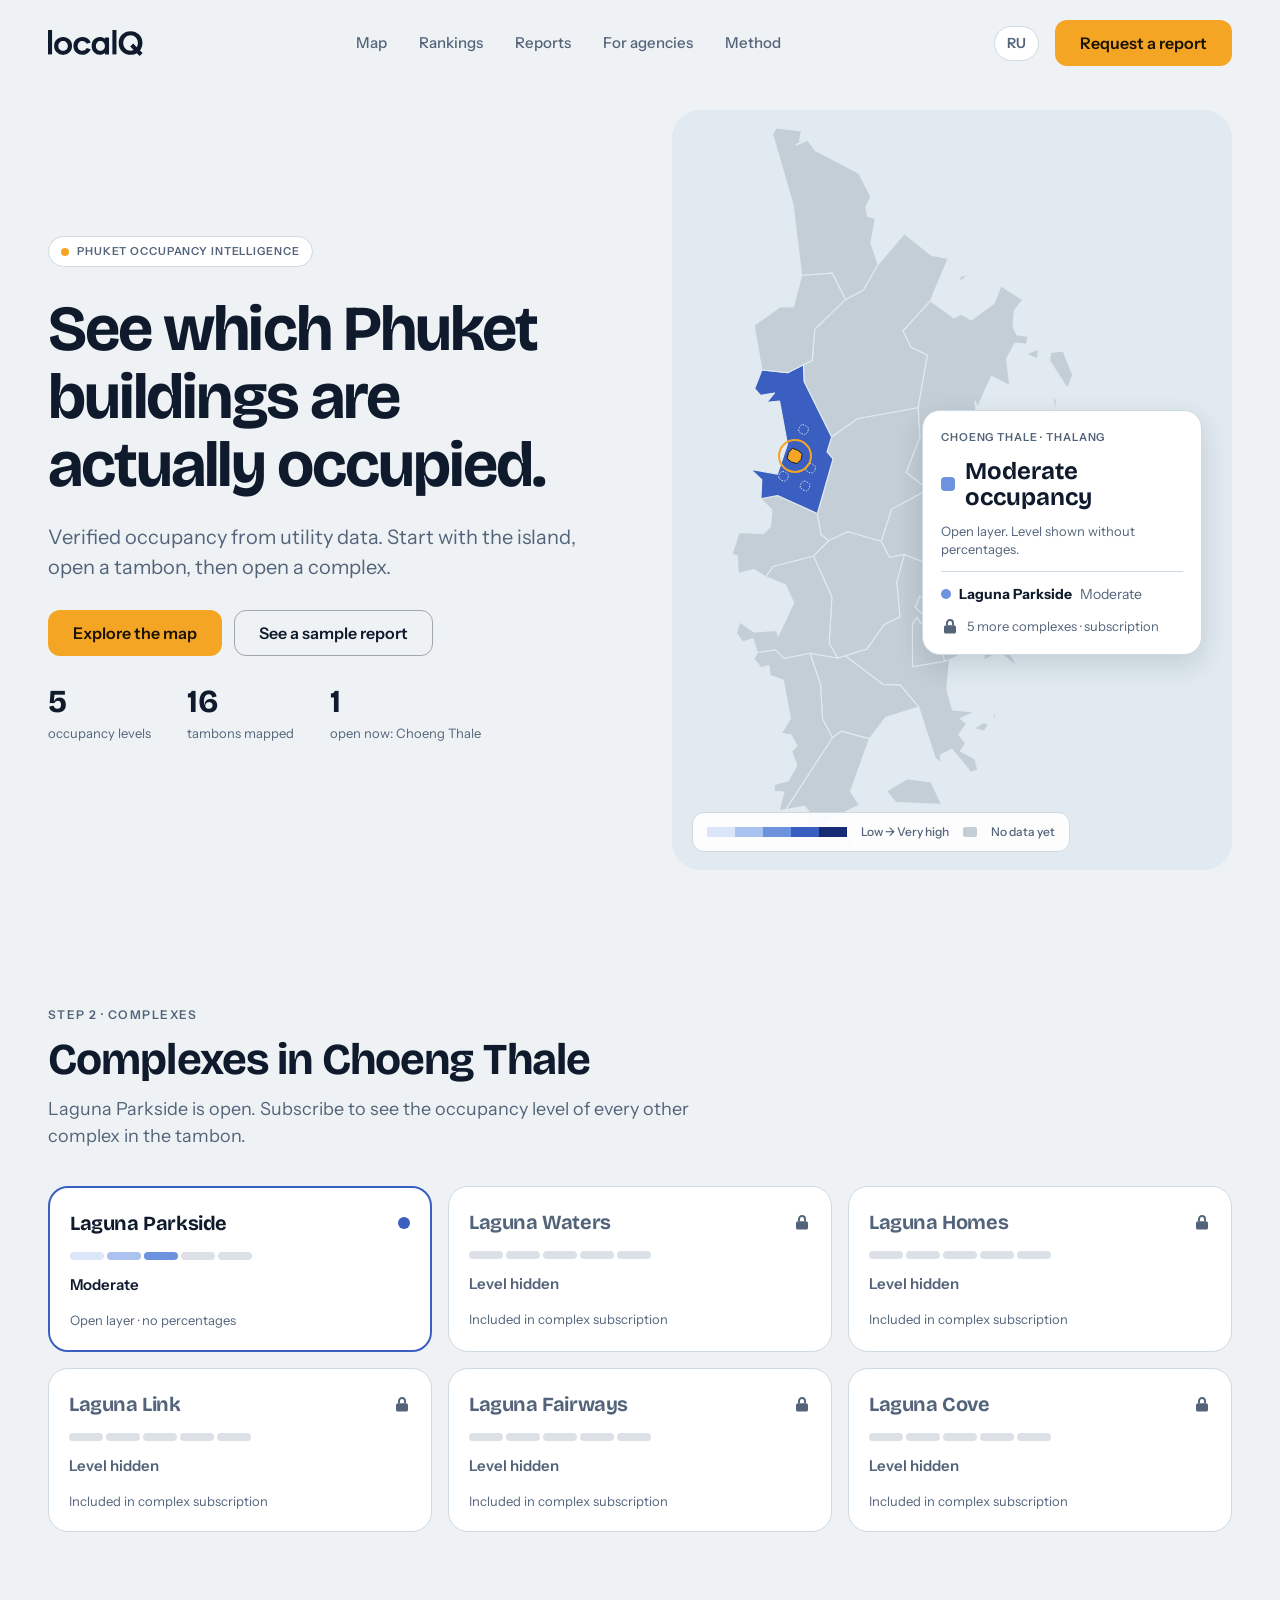
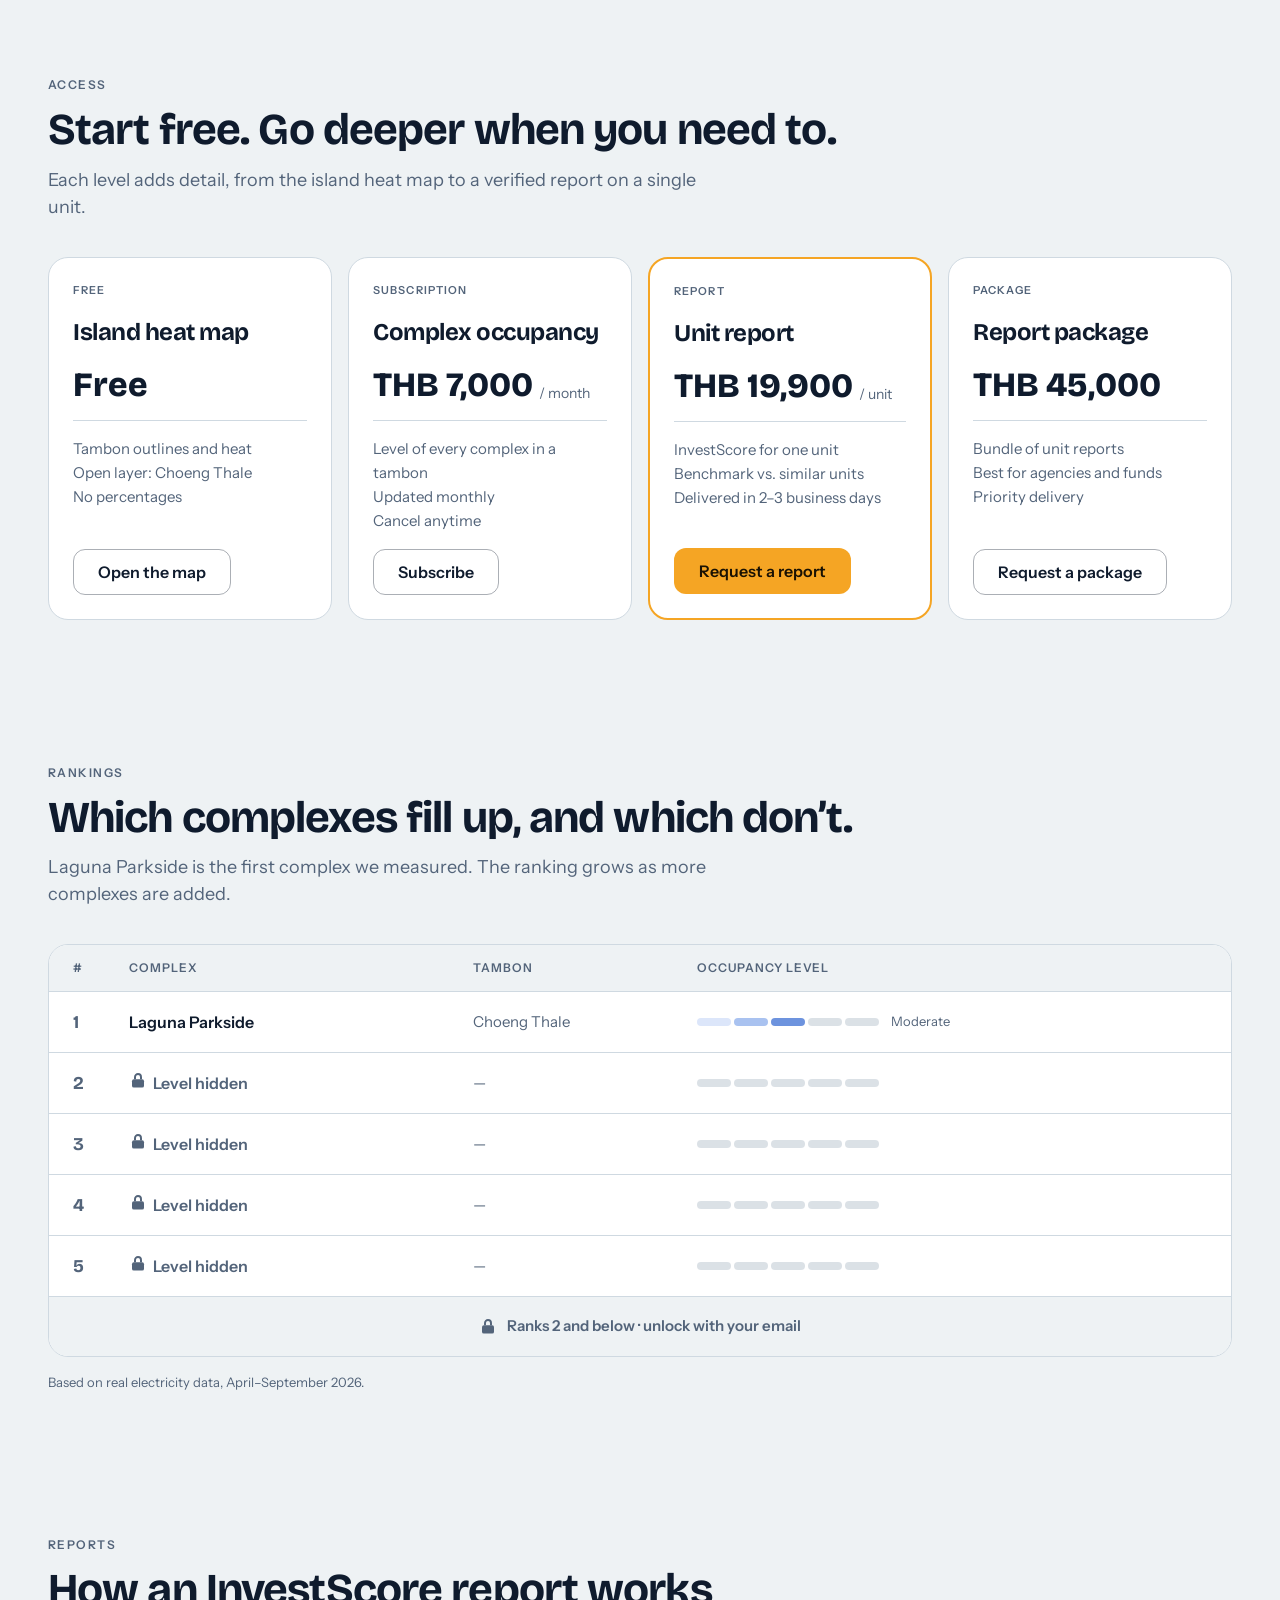
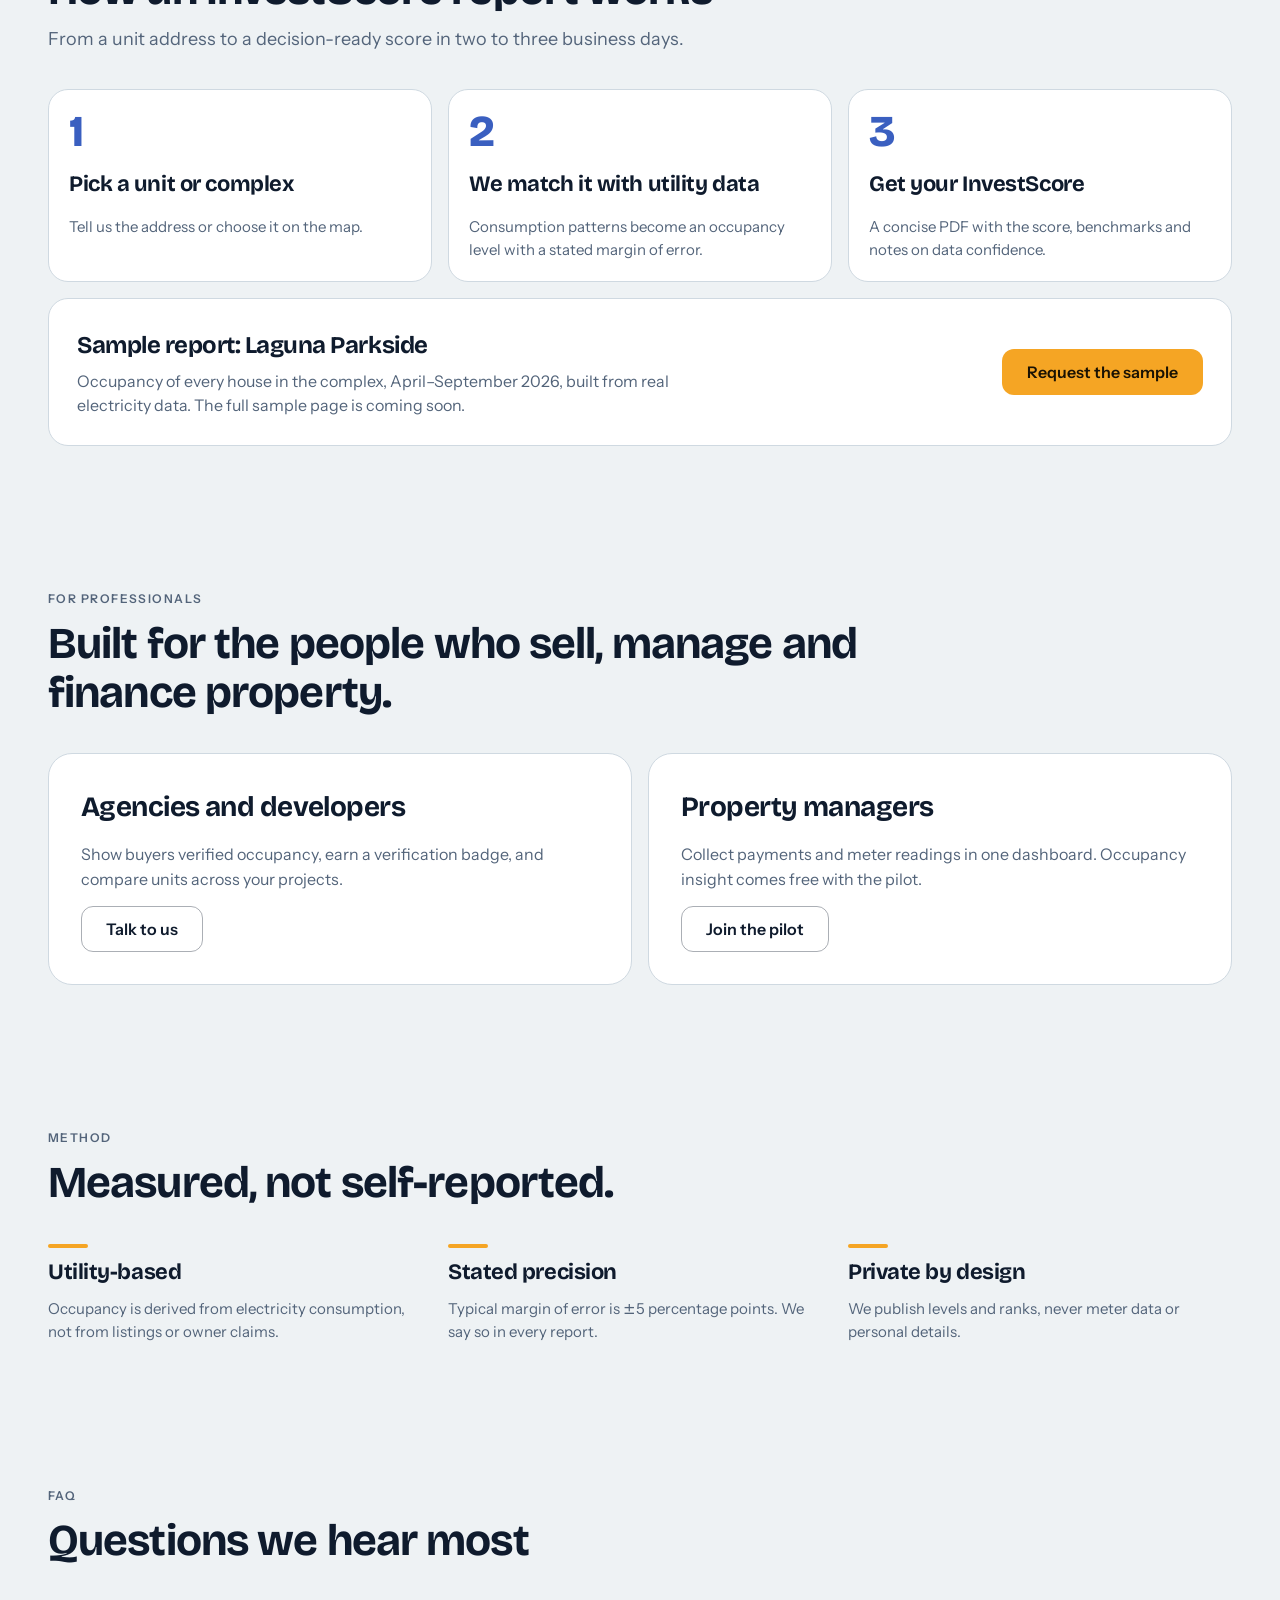
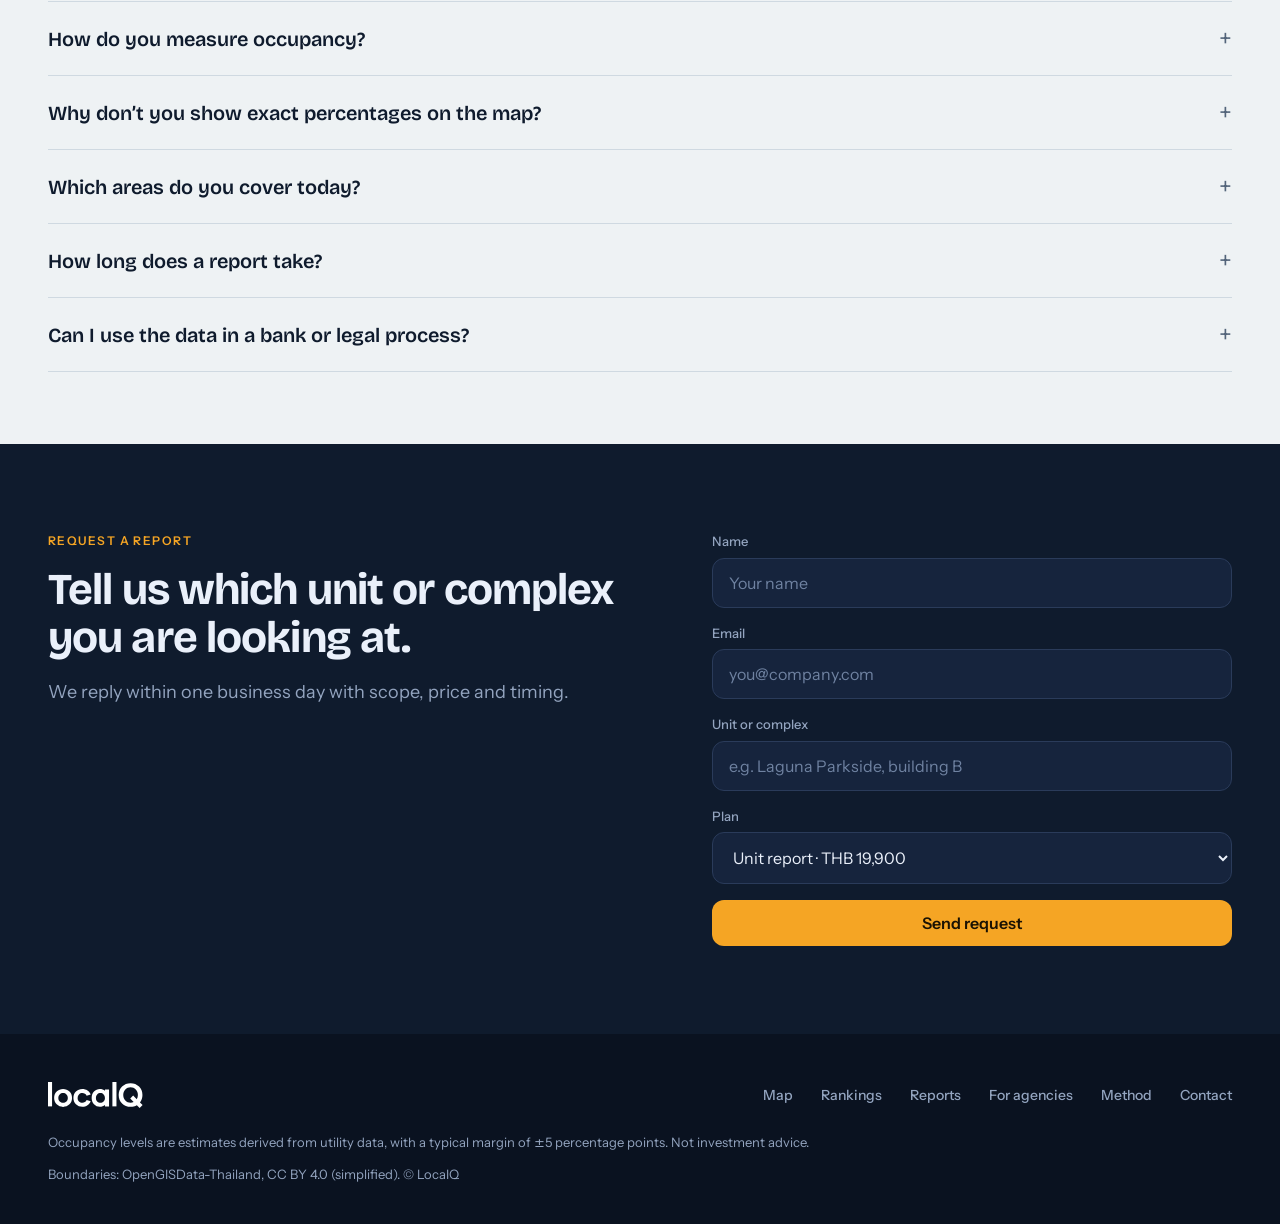
==== index.html @ 11d99f3d "Add LocaIQ home page (EN and RU) Co-Authored-By: Claude Sonnet 5.5 <noreply@anthropic.com> Claude-Se" ====
<!doctype html>
<html lang="en">
<head>
<meta charset="utf-8">
<meta name="viewport" content="width=device-width,initial-scale=1">
<title>LocaIQ — See which Phuket buildings are actually occupied</title>
<meta name="description" content="Verified occupancy from electricity data for Phuket real estate. Start with the island, open a tambon, then open a complex.">
<meta property="og:title" content="LocaIQ — See which Phuket buildings are actually occupied"><meta property="og:description" content="Verified occupancy from electricity data for Phuket real estate. Start with the island, open a tambon, then open a complex."><meta property="og:type" content="website">
<link rel="alternate" hreflang="en" href="/"><link rel="alternate" hreflang="ru" href="/ru/">
<link rel="icon" href="/assets/logo.svg">
<link rel="preconnect" href="https://fonts.googleapis.com"><link rel="preconnect" href="https://fonts.gstatic.com" crossorigin>
<link href="https://fonts.googleapis.com/css2?family=Bricolage+Grotesque:opsz,wght@12..96,600;12..96,700;12..96,800&family=Instrument+Sans:wght@400;500;600&display=swap" rel="stylesheet">

<link rel="stylesheet" href="/assets/style.css">

</head>
<body>
<div class="wrap">
<header class="hdr">
<a href="/" aria-label="LocaIQ"><img src="/assets/logo.svg" width="95" height="26" alt="LocaIQ"></a>
<input type="checkbox" id="menu" hidden>
<nav class="nav"><a href="#map">Map</a><a href="#rankings">Rankings</a><a href="#reports">Reports</a><a href="#agencies">For agencies</a><a href="#method">Method</a></nav>
<div class="hdr-r"><a class="lang" href="/ru/" hreflang="ru">RU</a><a class="btn btn-p" href="#request">Request a report</a><label for="menu" class="burger" aria-label="Menu"><i></i><i></i><i></i></label></div>
</header>

<div class="hero" id="map">
<div>
<span class="pill"><span class="dot"></span>Phuket occupancy intelligence</span>
<h1>See which Phuket buildings are actually occupied.</h1>
<p class="lead">Verified occupancy from utility data. Start with the island, open a tambon, then open a complex.</p>
<div class="ctas"><a class="btn btn-p" href="#complexes">Explore the map</a><a class="btn btn-o" href="#reports">See a sample report</a></div>
<div class="facts"><div><b>5</b><span>occupancy levels</span></div><div><b>16</b><span>tambons mapped</span></div><div><b>1</b><span>open now: Choeng Thale</span></div></div>
</div>
<div class="mapcard">
<div class="mapbox"><img src="/assets/phuket-map.svg" alt="Map of Phuket tambons" width="341" height="720"><span class="ring"></span></div>
<div class="legend"><div class="ramp"><i style="background:var(--r1)"></i><i style="background:var(--r2)"></i><i style="background:var(--r3)"></i><i style="background:var(--r4)"></i><i style="background:var(--r5)"></i></div><span>Low → Very high</span><span class="nd"></span><span>No data yet</span></div>
<div class="panel">
<div class="eyebrow">Choeng Thale · Thalang</div>
<div class="lvl"><span class="sq" style="background:var(--r3)"></span>Moderate occupancy</div>
<p>Open layer. Level shown without percentages.</p>
<hr>
<div class="prow"><span class="sq" style="background:var(--r3);border-radius:50%;width:10px;height:10px"></span><b>Laguna Parkside</b><span style="color:var(--muted)">Moderate</span></div>
<div class="lockrow"><svg class="lk" width="16" height="16" viewBox="0 0 24 24" aria-hidden="true"><rect x="4" y="11" width="16" height="11" rx="2.5" fill="#53647A"/><path d="M8 11V8a4 4 0 0 1 8 0v3" fill="none" stroke="#53647A" stroke-width="2.6"/></svg><span>5 more complexes · subscription</span></div>
</div>
</div>
</div>
</div>

<section id="complexes"><div class="wrap">
<div class="sh"><span class="eyebrow">STEP 2 · COMPLEXES</span><h2>Complexes in Choeng Thale</h2><p>Laguna Parkside is open. Subscribe to see the occupancy level of every other complex in the tambon.</p></div>
<div class="grid3"><div class="card open"><div class="top"><h3>Laguna Parkside</h3><span class="sq" style="background:var(--r4);border-radius:50%;width:12px;height:12px"></span></div><div class="ramp2" aria-hidden="true"><i style="background:#DCE6FA"></i><i style="background:#A9C2F0"></i><i style="background:#6D93DE"></i><i style="background:rgba(195,206,214,.6)"></i><i style="background:rgba(195,206,214,.6)"></i></div><div class="lv">Moderate</div><div class="sm">Open layer · no percentages</div></div><div class="card locked"><div class="top"><h3>Laguna Waters</h3><svg class="lk" viewBox="0 0 24 24" aria-hidden="true"><rect x="4" y="11" width="16" height="11" rx="2.5" fill="#53647A"/><path d="M8 11V8a4 4 0 0 1 8 0v3" fill="none" stroke="#53647A" stroke-width="2.6"/></svg></div><div class="ramp2" aria-hidden="true"><i style="background:rgba(195,206,214,.6)"></i><i style="background:rgba(195,206,214,.6)"></i><i style="background:rgba(195,206,214,.6)"></i><i style="background:rgba(195,206,214,.6)"></i><i style="background:rgba(195,206,214,.6)"></i></div><div class="lv">Level hidden</div><div class="sm">Included in complex subscription</div></div><div class="card locked"><div class="top"><h3>Laguna Homes</h3><svg class="lk" viewBox="0 0 24 24" aria-hidden="true"><rect x="4" y="11" width="16" height="11" rx="2.5" fill="#53647A"/><path d="M8 11V8a4 4 0 0 1 8 0v3" fill="none" stroke="#53647A" stroke-width="2.6"/></svg></div><div class="ramp2" aria-hidden="true"><i style="background:rgba(195,206,214,.6)"></i><i style="background:rgba(195,206,214,.6)"></i><i style="background:rgba(195,206,214,.6)"></i><i style="background:rgba(195,206,214,.6)"></i><i style="background:rgba(195,206,214,.6)"></i></div><div class="lv">Level hidden</div><div class="sm">Included in complex subscription</div></div><div class="card locked"><div class="top"><h3>Laguna Link</h3><svg class="lk" viewBox="0 0 24 24" aria-hidden="true"><rect x="4" y="11" width="16" height="11" rx="2.5" fill="#53647A"/><path d="M8 11V8a4 4 0 0 1 8 0v3" fill="none" stroke="#53647A" stroke-width="2.6"/></svg></div><div class="ramp2" aria-hidden="true"><i style="background:rgba(195,206,214,.6)"></i><i style="background:rgba(195,206,214,.6)"></i><i style="background:rgba(195,206,214,.6)"></i><i style="background:rgba(195,206,214,.6)"></i><i style="background:rgba(195,206,214,.6)"></i></div><div class="lv">Level hidden</div><div class="sm">Included in complex subscription</div></div><div class="card locked"><div class="top"><h3>Laguna Fairways</h3><svg class="lk" viewBox="0 0 24 24" aria-hidden="true"><rect x="4" y="11" width="16" height="11" rx="2.5" fill="#53647A"/><path d="M8 11V8a4 4 0 0 1 8 0v3" fill="none" stroke="#53647A" stroke-width="2.6"/></svg></div><div class="ramp2" aria-hidden="true"><i style="background:rgba(195,206,214,.6)"></i><i style="background:rgba(195,206,214,.6)"></i><i style="background:rgba(195,206,214,.6)"></i><i style="background:rgba(195,206,214,.6)"></i><i style="background:rgba(195,206,214,.6)"></i></div><div class="lv">Level hidden</div><div class="sm">Included in complex subscription</div></div><div class="card locked"><div class="top"><h3>Laguna Cove</h3><svg class="lk" viewBox="0 0 24 24" aria-hidden="true"><rect x="4" y="11" width="16" height="11" rx="2.5" fill="#53647A"/><path d="M8 11V8a4 4 0 0 1 8 0v3" fill="none" stroke="#53647A" stroke-width="2.6"/></svg></div><div class="ramp2" aria-hidden="true"><i style="background:rgba(195,206,214,.6)"></i><i style="background:rgba(195,206,214,.6)"></i><i style="background:rgba(195,206,214,.6)"></i><i style="background:rgba(195,206,214,.6)"></i><i style="background:rgba(195,206,214,.6)"></i></div><div class="lv">Level hidden</div><div class="sm">Included in complex subscription</div></div></div>
</div></section>

<section id="access"><div class="wrap">
<div class="sh"><span class="eyebrow">ACCESS</span><h2>Start free. Go deeper when you need to.</h2><p>Each level adds detail, from the island heat map to a verified report on a single unit.</p></div>
<div class="grid4"><div class="card plan"><div class="tag">FREE</div><h3>Island heat map</h3><div class="price"><b>Free</b><span></span></div><hr class="hr"><ul><li>Tambon outlines and heat</li><li>Open layer: Choeng Thale</li><li>No percentages</li></ul><a class="btn btn-o" href="#map">Open the map</a></div><div class="card plan"><div class="tag">SUBSCRIPTION</div><h3>Complex occupancy</h3><div class="price"><b>THB 7,000</b><span>/ month</span></div><hr class="hr"><ul><li>Level of every complex in a tambon</li><li>Updated monthly</li><li>Cancel anytime</li></ul><a class="btn btn-o" href="#request">Subscribe</a></div><div class="card plan hl"><div class="tag">REPORT</div><h3>Unit report</h3><div class="price"><b>THB 19,900</b><span>/ unit</span></div><hr class="hr"><ul><li>InvestScore for one unit</li><li>Benchmark vs. similar units</li><li>Delivered in 2–3 business days</li></ul><a class="btn btn-p" href="#request">Request a report</a></div><div class="card plan"><div class="tag">PACKAGE</div><h3>Report package</h3><div class="price"><b>THB 45,000</b><span></span></div><hr class="hr"><ul><li>Bundle of unit reports</li><li>Best for agencies and funds</li><li>Priority delivery</li></ul><a class="btn btn-o" href="#request">Request a package</a></div></div>
</div></section>

<section id="rankings"><div class="wrap">
<div class="sh"><span class="eyebrow">RANKINGS</span><h2>Which complexes fill up, and which don’t.</h2><p>Laguna Parkside is the first complex we measured. The ranking grows as more complexes are added.</p></div>
<div class="table"><div class="trow thead"><span>#</span><span>Complex</span><span class="tb">Tambon</span><span>Occupancy level</span></div><div class="trow"><span class="n">1</span><span class="nm">Laguna Parkside</span><span class="tb">Choeng Thale</span><span style="display:flex;align-items:center"><div class="ramp2" aria-hidden="true"><i style="background:#DCE6FA"></i><i style="background:#A9C2F0"></i><i style="background:#6D93DE"></i><i style="background:rgba(195,206,214,.6)"></i><i style="background:rgba(195,206,214,.6)"></i></div><span class="lvtxt">Moderate</span></span></div><div class="trow"><span class="n">2</span><span class="nm" style="color:var(--muted)"><svg class="lk" width="16" height="16" viewBox="0 0 24 24" aria-hidden="true"><rect x="4" y="11" width="16" height="11" rx="2.5" fill="#53647A"/><path d="M8 11V8a4 4 0 0 1 8 0v3" fill="none" stroke="#53647A" stroke-width="2.6"/></svg> &nbsp;Level hidden</span><span class="tb">—</span><span><div class="ramp2" aria-hidden="true"><i style="background:rgba(195,206,214,.6)"></i><i style="background:rgba(195,206,214,.6)"></i><i style="background:rgba(195,206,214,.6)"></i><i style="background:rgba(195,206,214,.6)"></i><i style="background:rgba(195,206,214,.6)"></i></div></span></div><div class="trow"><span class="n">3</span><span class="nm" style="color:var(--muted)"><svg class="lk" width="16" height="16" viewBox="0 0 24 24" aria-hidden="true"><rect x="4" y="11" width="16" height="11" rx="2.5" fill="#53647A"/><path d="M8 11V8a4 4 0 0 1 8 0v3" fill="none" stroke="#53647A" stroke-width="2.6"/></svg> &nbsp;Level hidden</span><span class="tb">—</span><span><div class="ramp2" aria-hidden="true"><i style="background:rgba(195,206,214,.6)"></i><i style="background:rgba(195,206,214,.6)"></i><i style="background:rgba(195,206,214,.6)"></i><i style="background:rgba(195,206,214,.6)"></i><i style="background:rgba(195,206,214,.6)"></i></div></span></div><div class="trow"><span class="n">4</span><span class="nm" style="color:var(--muted)"><svg class="lk" width="16" height="16" viewBox="0 0 24 24" aria-hidden="true"><rect x="4" y="11" width="16" height="11" rx="2.5" fill="#53647A"/><path d="M8 11V8a4 4 0 0 1 8 0v3" fill="none" stroke="#53647A" stroke-width="2.6"/></svg> &nbsp;Level hidden</span><span class="tb">—</span><span><div class="ramp2" aria-hidden="true"><i style="background:rgba(195,206,214,.6)"></i><i style="background:rgba(195,206,214,.6)"></i><i style="background:rgba(195,206,214,.6)"></i><i style="background:rgba(195,206,214,.6)"></i><i style="background:rgba(195,206,214,.6)"></i></div></span></div><div class="trow"><span class="n">5</span><span class="nm" style="color:var(--muted)"><svg class="lk" width="16" height="16" viewBox="0 0 24 24" aria-hidden="true"><rect x="4" y="11" width="16" height="11" rx="2.5" fill="#53647A"/><path d="M8 11V8a4 4 0 0 1 8 0v3" fill="none" stroke="#53647A" stroke-width="2.6"/></svg> &nbsp;Level hidden</span><span class="tb">—</span><span><div class="ramp2" aria-hidden="true"><i style="background:rgba(195,206,214,.6)"></i><i style="background:rgba(195,206,214,.6)"></i><i style="background:rgba(195,206,214,.6)"></i><i style="background:rgba(195,206,214,.6)"></i><i style="background:rgba(195,206,214,.6)"></i></div></span></div><div class="tfoot"><svg class="lk" viewBox="0 0 24 24" aria-hidden="true"><rect x="4" y="11" width="16" height="11" rx="2.5" fill="#53647A"/><path d="M8 11V8a4 4 0 0 1 8 0v3" fill="none" stroke="#53647A" stroke-width="2.6"/></svg><span>Ranks 2 and below · unlock with your email</span></div></div>
<p class="note">Based on real electricity data, April–September 2026.</p>
</div></section>

<section id="reports"><div class="wrap">
<div class="sh"><span class="eyebrow">REPORTS</span><h2>How an InvestScore report works</h2><p>From a unit address to a decision-ready score in two to three business days.</p></div>
<div class="grid3"><div class="card step"><b>1</b><h3>Pick a unit or complex</h3><p>Tell us the address or choose it on the map.</p></div><div class="card step"><b>2</b><h3>We match it with utility data</h3><p>Consumption patterns become an occupancy level with a stated margin of error.</p></div><div class="card step"><b>3</b><h3>Get your InvestScore</h3><p>A concise PDF with the score, benchmarks and notes on data confidence.</p></div></div>
<div class="sample"><div><h3>Sample report: Laguna Parkside</h3><p>Occupancy of every house in the complex, April–September 2026, built from real electricity data. The full sample page is coming soon.</p></div><a class="btn btn-p" href="#request">Request the sample</a></div>
</div></section>

<section id="agencies"><div class="wrap">
<div class="sh"><span class="eyebrow">FOR PROFESSIONALS</span><h2>Built for the people who sell, manage and finance property.</h2></div>
<div class="grid2"><div class="card aud"><h3>Agencies and developers</h3><p>Show buyers verified occupancy, earn a verification badge, and compare units across your projects.</p><a class="btn btn-o" href="#request">Talk to us</a></div><div class="card aud"><h3>Property managers</h3><p>Collect payments and meter readings in one dashboard. Occupancy insight comes free with the pilot.</p><a class="btn btn-o" href="#request">Join the pilot</a></div></div>
</div></section>

<section id="method"><div class="wrap">
<div class="sh"><span class="eyebrow">METHOD</span><h2>Measured, not self-reported.</h2></div>
<div class="grid3"><div class="trust"><i></i><h3>Utility-based</h3><p>Occupancy is derived from electricity consumption, not from listings or owner claims.</p></div><div class="trust"><i></i><h3>Stated precision</h3><p>Typical margin of error is ±5 percentage points. We say so in every report.</p></div><div class="trust"><i></i><h3>Private by design</h3><p>We publish levels and ranks, never meter data or personal details.</p></div></div>
</div></section>

<section id="faq"><div class="wrap">
<div class="sh"><span class="eyebrow">FAQ</span><h2>Questions we hear most</h2></div>
<div><details class="faq"><summary>How do you measure occupancy?</summary><p>We compare the monthly electricity use of each house with its own empty and fully occupied levels. The result is an estimate of how many days a house was lived in.</p></details><details class="faq"><summary>Why don’t you show exact percentages on the map?</summary><p>The free map shows five levels only. Exact percentages, days per month and house-by-house figures are part of the paid reports.</p></details><details class="faq"><summary>Which areas do you cover today?</summary><p>Today the open layer is Choeng Thale, with Laguna Parkside as the first measured complex. More complexes and tambons are added step by step.</p></details><details class="faq"><summary>How long does a report take?</summary><p>A unit report is delivered within two to three business days.</p></details><details class="faq"><summary>Can I use the data in a bank or legal process?</summary><p>No. Levels are estimates with a typical margin of ±5 percentage points. They are not an appraisal and not investment advice.</p></details></div>
</div></section>

<div class="req" id="request"><div class="wrap in">
<div><span class="eyebrow">REQUEST A REPORT</span><h2>Tell us which unit or complex you are looking at.</h2><p class="lead">We reply within one business day with scope, price and timing.</p></div>
<form name="request-en" method="POST" action="/thanks.html" data-netlify="true" netlify-honeypot="bot-field">
<input type="hidden" name="form-name" value="request-en">
<p class="hp"><label>Don’t fill this out: <input name="bot-field"></label></p>
<label>Name<input name="name" required placeholder="Your name" autocomplete="name"></label>
<label>Email<input name="email" type="email" required placeholder="you@company.com" autocomplete="email"></label>
<label>Unit or complex<input name="unit" placeholder="e.g. Laguna Parkside, building B"></label>
<label>Plan<select name="plan"><option>Unit report · THB 19,900</option><option>Complex subscription · THB 7,000 / month</option><option>Report package · THB 45,000</option><option>Not sure yet</option></select></label>
<button class="btn btn-p" type="submit">Send request</button>
</form>
</div></div>

<footer><div class="wrap">
<div class="row"><img class="logo-l" src="/assets/logo.svg" width="95" height="26" alt="LocaIQ">
<nav><a href="#map">Map</a><a href="#rankings">Rankings</a><a href="#reports">Reports</a><a href="#agencies">For agencies</a><a href="#method">Method</a><a href="#request">Contact</a></nav></div>
<p>Occupancy levels are estimates derived from utility data, with a typical margin of ±5 percentage points. Not investment advice.</p>
<p>Boundaries: OpenGISData-Thailand, CC BY 4.0 (simplified).  © LocaIQ</p>
</div></footer>
</body>
</html>
---- assets/style.css ----
:root{--bg:#EEF2F4;--surface:#fff;--ink:#0F1B2D;--muted:#53647A;--line:#CFD9E1;--accent:#F5A524;--on-accent:#1A1203;--chip:#E0EAF0;--navy:#0F1B2D;--r1:#DCE6FA;--r2:#A9C2F0;--r3:#6D93DE;--r4:#3A5FC0;--r5:#172A74;--nodata:#C3CED6}
*{box-sizing:border-box;margin:0;padding:0}
html{scroll-behavior:smooth;-webkit-text-size-adjust:100%}
body{background:var(--bg);color:var(--ink);font-family:"Instrument Sans",system-ui,-apple-system,"Segoe UI",Roboto,sans-serif;font-size:16px;line-height:1.5}
h1,h2,h3,.display{font-family:"Bricolage Grotesque","Instrument Sans",system-ui,sans-serif;font-weight:700;letter-spacing:-.02em}
a{color:inherit;text-decoration:none}
img{max-width:100%;display:block}
.wrap{max-width:1440px;margin:0 auto;padding:0 48px}
/* header */
.hdr{display:flex;align-items:center;justify-content:space-between;padding:20px 0;gap:24px;position:relative}
.nav{display:flex;gap:32px;font-weight:500;font-size:15px;color:var(--muted)}
.nav a:hover{color:var(--ink)}
.hdr-r{display:flex;align-items:center;gap:16px}
.lang{font-weight:600;font-size:14px;color:var(--muted);border:1px solid var(--line);border-radius:999px;padding:6px 12px;background:#fff}
.lang:hover{color:var(--ink)}
.btn{display:inline-flex;align-items:center;justify-content:center;gap:8px;font:600 16px/1 "Instrument Sans",sans-serif;padding:14px 24px;border-radius:12px;border:1.5px solid transparent;cursor:pointer;text-align:center}
.btn-p{background:var(--accent);color:var(--on-accent)}
.btn-p:hover{filter:brightness(.96)}
.btn-o{border-color:rgba(15,27,45,.35);color:var(--ink);background:transparent}
.btn-o:hover{background:#fff}
.burger{display:none;background:#fff;border:1px solid var(--line);border-radius:12px;width:44px;height:44px;cursor:pointer;flex-direction:column;align-items:center;justify-content:center;gap:5px}
.burger i{display:block;width:20px;height:2px;background:var(--ink);border-radius:1px}
/* hero */
.hero{display:grid;grid-template-columns:1fr 560px;gap:56px;padding:24px 0 64px;align-items:center}
.pill{display:inline-flex;align-items:center;gap:8px;background:#fff;border:1px solid var(--line);border-radius:999px;padding:6px 12px;font-weight:600;font-size:11px;letter-spacing:.08em;color:var(--muted);text-transform:uppercase}
.dot{width:8px;height:8px;border-radius:50%;background:var(--accent);display:inline-block}
.hero h1{font-size:64px;line-height:1.06;letter-spacing:-.03em;margin:28px 0 24px;max-width:640px}
.lead{font-size:20px;line-height:1.5;color:var(--muted);max-width:560px}
.ctas{display:flex;gap:12px;flex-wrap:wrap;margin:28px 0}
.facts{display:flex;gap:36px;flex-wrap:wrap}
.facts b{display:block;font:700 32px/1.1 "Bricolage Grotesque",sans-serif}
.facts span{font-size:13px;color:var(--muted)}
.mapcard{background:var(--chip);border-radius:28px;position:relative;height:760px;overflow:hidden}
.mapbox{position:absolute;left:60px;top:18px;width:341px;height:720px}
.mapbox img{width:100%;height:100%}
.ring{position:absolute;left:18.4%;top:45.6%;width:34px;height:34px;margin:-17px 0 0 -17px;border-radius:50%;border:2px solid var(--accent);animation:pulse 2.2s ease-out infinite}
@keyframes pulse{0%{transform:scale(.6);opacity:1}100%{transform:scale(1.7);opacity:0}}
.panel{position:absolute;left:250px;top:300px;width:280px;background:#fff;border:1px solid var(--line);border-radius:18px;padding:18px;box-shadow:0 10px 28px rgba(15,26,46,.14);display:flex;flex-direction:column;gap:12px}
.eyebrow{font-weight:600;font-size:11px;letter-spacing:.08em;color:var(--muted);text-transform:uppercase}
.lvl{display:flex;align-items:center;gap:10px;font:700 24px/1.1 "Bricolage Grotesque",sans-serif}
.sq{width:14px;height:14px;border-radius:4px;display:inline-block;flex:none}
.panel p{font-size:13px;line-height:1.4;color:var(--muted)}
.panel hr,.hr{border:0;height:1px;background:var(--line)}
.prow{display:flex;gap:8px;align-items:center;font-size:14px;flex-wrap:wrap}
.lockrow{display:flex;gap:8px;align-items:center;font-size:13px;color:var(--muted)}
.legend{position:absolute;left:20px;bottom:18px;background:rgba(255,255,255,.92);border:1px solid var(--line);border-radius:12px;padding:10px 14px;display:flex;gap:14px;align-items:center;font-weight:500;font-size:12px;color:var(--muted);flex-wrap:wrap}
.ramp{display:flex}
.ramp i{display:block;width:28px;height:10px}
.nd{width:14px;height:10px;border-radius:2px;background:var(--nodata);display:inline-block}
/* sections */
section{padding:72px 0}
.sh{display:flex;flex-direction:column;gap:12px;margin-bottom:36px}
.sh .eyebrow{letter-spacing:.12em;font-size:12px}
.sh h2{font-size:44px;line-height:1.1;letter-spacing:-.02em;max-width:860px}
.sh p{font-size:18px;line-height:1.5;color:var(--muted);max-width:680px}
.grid5{display:grid;grid-template-columns:repeat(5,1fr);gap:16px}
.grid4{display:grid;grid-template-columns:repeat(4,1fr);gap:16px}
.grid3{display:grid;grid-template-columns:repeat(3,1fr);gap:16px}
.grid2{display:grid;grid-template-columns:repeat(2,1fr);gap:16px}
.card{background:#fff;border:1px solid var(--line);border-radius:20px;padding:20px;display:flex;flex-direction:column;gap:14px}
.card.open{border:2px solid var(--r4)}
.card h3{font-size:20px}
.card .top{display:flex;justify-content:space-between;align-items:center}
.ramp2{display:flex;gap:3px}
.ramp2 i{display:block;width:34px;height:8px;border-radius:4px;background:rgba(195,206,214,.6)}
.card .lv{font-weight:600;font-size:15px}
.card .sm{font-size:13px;color:var(--muted)}
.locked h3,.locked .lv{color:var(--muted)}
.lk{width:18px;height:18px;flex:none}
.plan{padding:24px;gap:16px;border-radius:20px}
.plan.hl{border:2px solid var(--accent)}
.plan .tag{font-weight:600;font-size:11px;letter-spacing:.1em;color:var(--muted)}
.plan h3{font-size:24px}
.price{display:flex;align-items:flex-end;gap:6px;white-space:nowrap}
.price b{font:800 34px/1.1 "Bricolage Grotesque",sans-serif}
.price span{font-size:14px;color:var(--muted)}
.plan ul{list-style:none;color:var(--muted);font-size:15px;line-height:24px;flex:1}
.plan .btn{align-self:flex-start}
.note{font-size:13px;color:var(--muted);margin-top:16px}
/* rankings */
.table{background:#fff;border:1px solid var(--line);border-radius:20px;overflow:hidden}
.trow{display:grid;grid-template-columns:32px 320px 200px 1fr;gap:24px;align-items:center;padding:18px 24px;border-top:1px solid var(--line)}
.trow:first-child{border-top:0}
.thead{background:var(--bg);color:var(--muted);font-weight:600;font-size:12px;letter-spacing:.08em;padding:14px 24px;text-transform:uppercase}
.trow .n{font:700 18px "Bricolage Grotesque",sans-serif;color:var(--muted)}
.trow .nm{font-weight:600}
.trow .tb{color:var(--muted);font-size:15px}
.tfoot{display:flex;gap:10px;align-items:center;justify-content:center;background:var(--bg);padding:18px 24px;font-weight:600;font-size:15px;color:var(--muted);border-top:1px solid var(--line)}
.lvtxt{font-size:13px;color:var(--muted);margin-left:12px}
/* steps / audience / trust */
.step b{font:800 44px/1 "Bricolage Grotesque",sans-serif;color:var(--r4)}
.step h3{font-size:22px}
.step p{font-size:15px;line-height:23px;color:var(--muted)}
.sample{margin-top:16px;background:#fff;border:1px solid var(--line);border-radius:20px;padding:28px;display:flex;align-items:center;justify-content:space-between;gap:24px;flex-wrap:wrap}
.sample h3{font-size:24px}
.sample p{color:var(--muted);font-size:16px;margin-top:6px;max-width:640px}
.aud{padding:32px;border-radius:24px;gap:14px}
.aud h3{font-size:28px}
.aud p{color:var(--muted);line-height:25px;flex:1}
.aud .btn{align-self:flex-start}
.trust{display:flex;flex-direction:column;gap:8px;padding-right:16px}
.trust i{display:block;width:40px;height:4px;border-radius:2px;background:var(--accent)}
.trust h3{font-size:22px}
.trust p{font-size:15px;line-height:23px;color:var(--muted)}
/* faq */
details.faq{border-bottom:1px solid var(--line)}
details.faq:first-of-type{border-top:1px solid var(--line)}
details.faq summary{list-style:none;cursor:pointer;display:flex;justify-content:space-between;gap:16px;align-items:center;padding:22px 0;font:600 20px "Bricolage Grotesque",sans-serif}
details.faq summary::-webkit-details-marker{display:none}
details.faq summary::after{content:"+";font:400 24px "Instrument Sans",sans-serif;color:var(--muted)}
details.faq[open] summary::after{content:"–"}
details.faq p{padding:0 0 22px;color:var(--muted);max-width:760px;font-size:16px;line-height:1.55}
/* request */
.req{background:var(--navy);color:#EAF0FA;padding:88px 0}
.req .in{display:grid;grid-template-columns:1fr 520px;gap:64px;align-items:start}
.req .eyebrow{color:var(--accent);font-size:12px;letter-spacing:.12em;margin-bottom:16px;display:block}
.req h2{font-size:44px;line-height:1.1;color:#EAF0FA;margin-bottom:16px}
.req .lead{color:#93A4BF;font-size:18px}
form{display:flex;flex-direction:column;gap:16px}
label{display:flex;flex-direction:column;gap:6px;font-weight:500;font-size:13px;color:#93A4BF}
input,select{background:#16243D;border:1px solid #2A3B5A;border-radius:12px;color:#EAF0FA;padding:14px 16px;font:400 16px "Instrument Sans",sans-serif;width:100%}
input::placeholder{color:#6F82A1}
input:focus,select:focus{outline:2px solid var(--accent);outline-offset:1px}
.req .btn{width:100%}
.hp{position:absolute;left:-9999px}
footer{background:#0A1220;color:#93A4BF;padding:48px 0 40px}
footer .row{display:flex;justify-content:space-between;align-items:center;gap:24px;flex-wrap:wrap;margin-bottom:24px}
footer nav{display:flex;gap:28px;font-weight:500;font-size:14px;flex-wrap:wrap}
footer nav a:hover{color:#fff}
footer p{font-size:13px;line-height:20px;margin-top:12px}
footer .logo-l{filter:brightness(0) invert(1)}
/* responsive */
@media(max-width:1180px){
 .hero{grid-template-columns:1fr}
 .mapcard{max-width:560px;width:100%}
 .grid5{grid-template-columns:repeat(3,1fr)}.grid4{grid-template-columns:repeat(2,1fr)}
 .req .in{grid-template-columns:1fr}
}
@media(max-width:860px){
 .wrap{padding:0 20px}
 .nav{display:none;position:absolute;top:72px;left:0;right:0;flex-direction:column;gap:0;background:#fff;border:1px solid var(--line);border-radius:16px;padding:8px;z-index:20;box-shadow:0 10px 28px rgba(15,26,46,.14)}
 .nav a{padding:12px 14px;font-size:16px}
 #menu:checked~.nav{display:flex}
 .burger{display:flex}
 .hdr .btn{display:none}
 .hero{padding:8px 0 40px}
 .hero h1{font-size:38px;line-height:1.1;letter-spacing:-.03em;margin:20px 0}
 .lead{font-size:17px;line-height:26px}
 .ctas .btn{width:100%}
 .facts{gap:28px}.facts b{font-size:28px}
 .mapcard{height:620px;border-radius:24px}
 .mapbox{left:30px;top:20px;width:204px;height:430px}
 .panel{left:12px;right:12px;top:auto;bottom:12px;width:auto}
 .legend{left:12px;top:12px;bottom:auto;padding:8px 12px;gap:10px;font-size:11px}
 .ramp i{width:18px;height:8px}
 section{padding:48px 0}
 .sh h2{font-size:30px;line-height:1.13;letter-spacing:-.02em}
 .sh p{font-size:16px;line-height:24px}
 .grid5,.grid4,.grid3,.grid2{grid-template-columns:1fr;gap:12px}
 .trow{grid-template-columns:20px 1fr auto;gap:14px;padding:14px 16px}
 .trow .tb{display:none}
 .thead .tb{display:none}
 .step b{font-size:36px}.step h3{font-size:20px}
 .aud{padding:24px}.aud h3{font-size:24px}.aud .btn,.sample .btn{width:100%}
 .trust h3{font-size:20px}
 details.faq summary{font-size:17px;padding:18px 0}
 .req{padding:56px 0}.req h2{font-size:30px}.req .lead{font-size:16px}
 footer .row{flex-direction:column;align-items:flex-start}
}
.thead .tb{font-size:12px;color:var(--muted)}
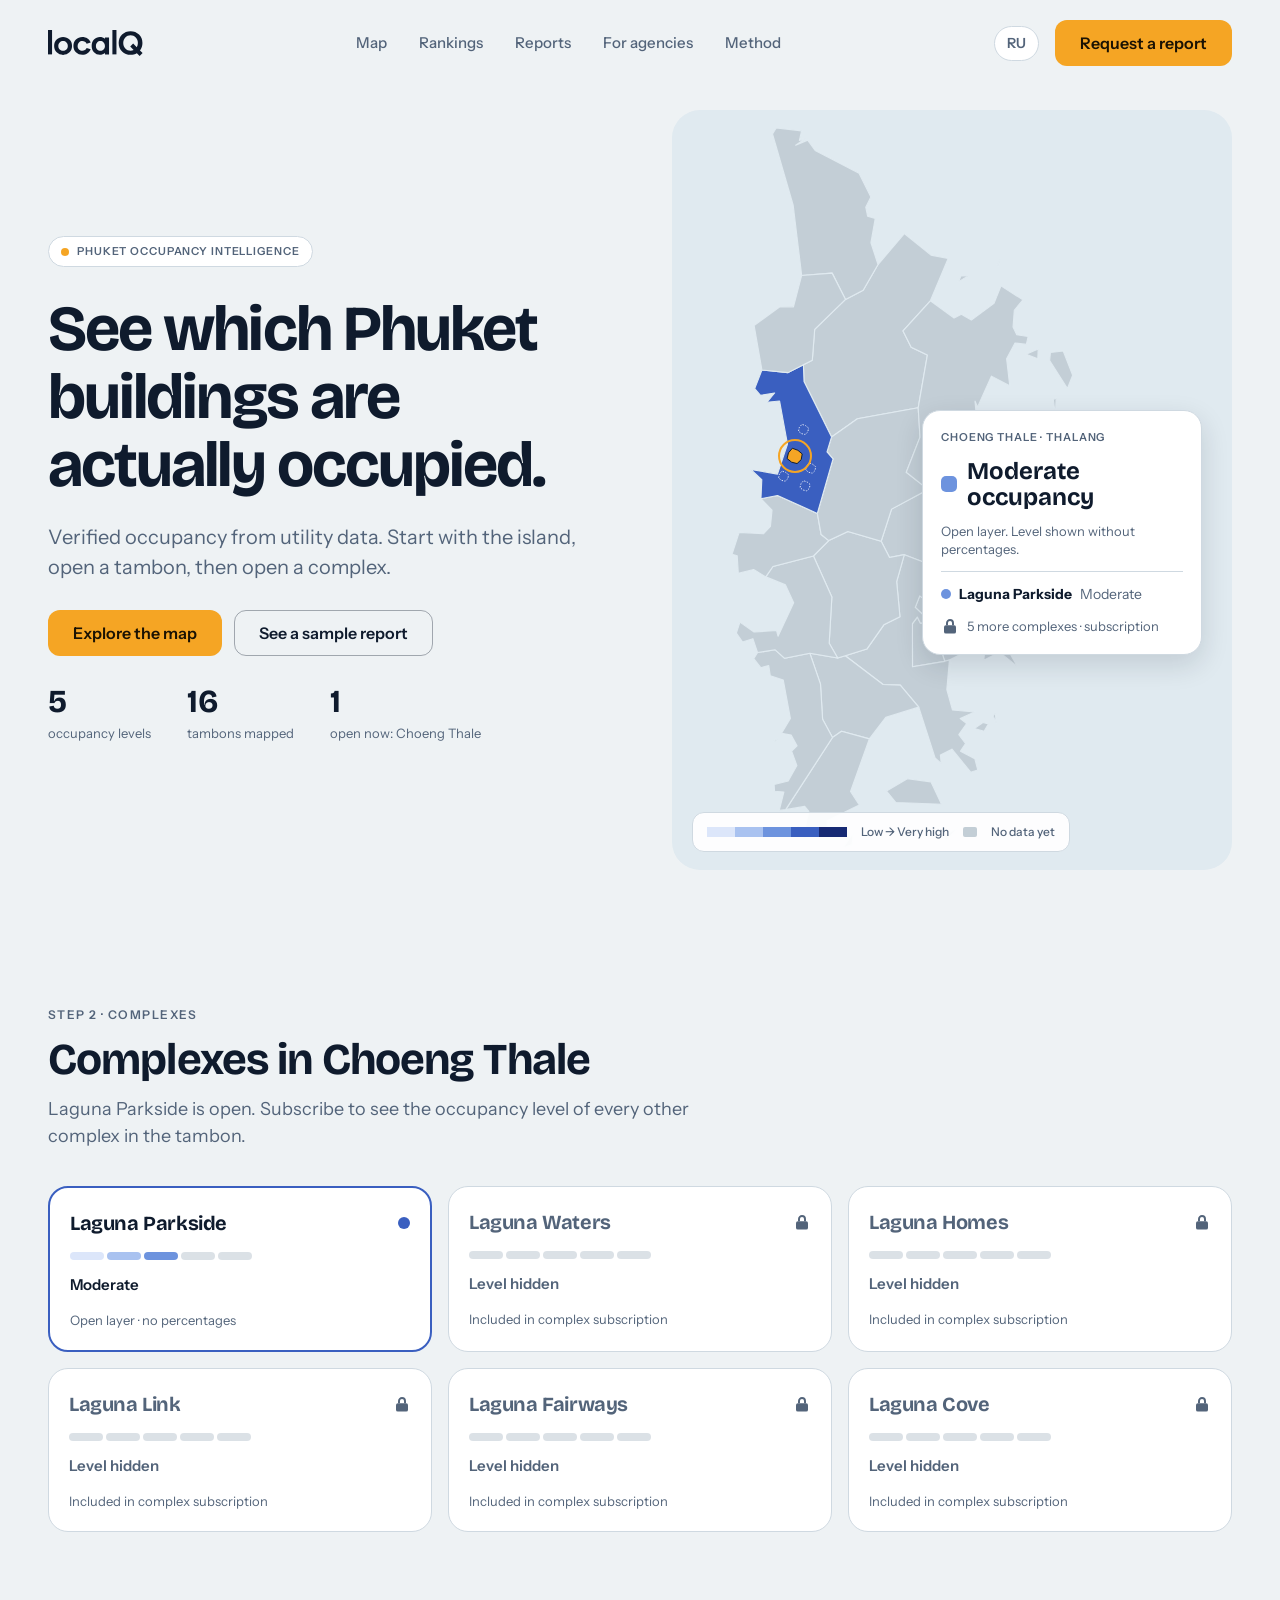
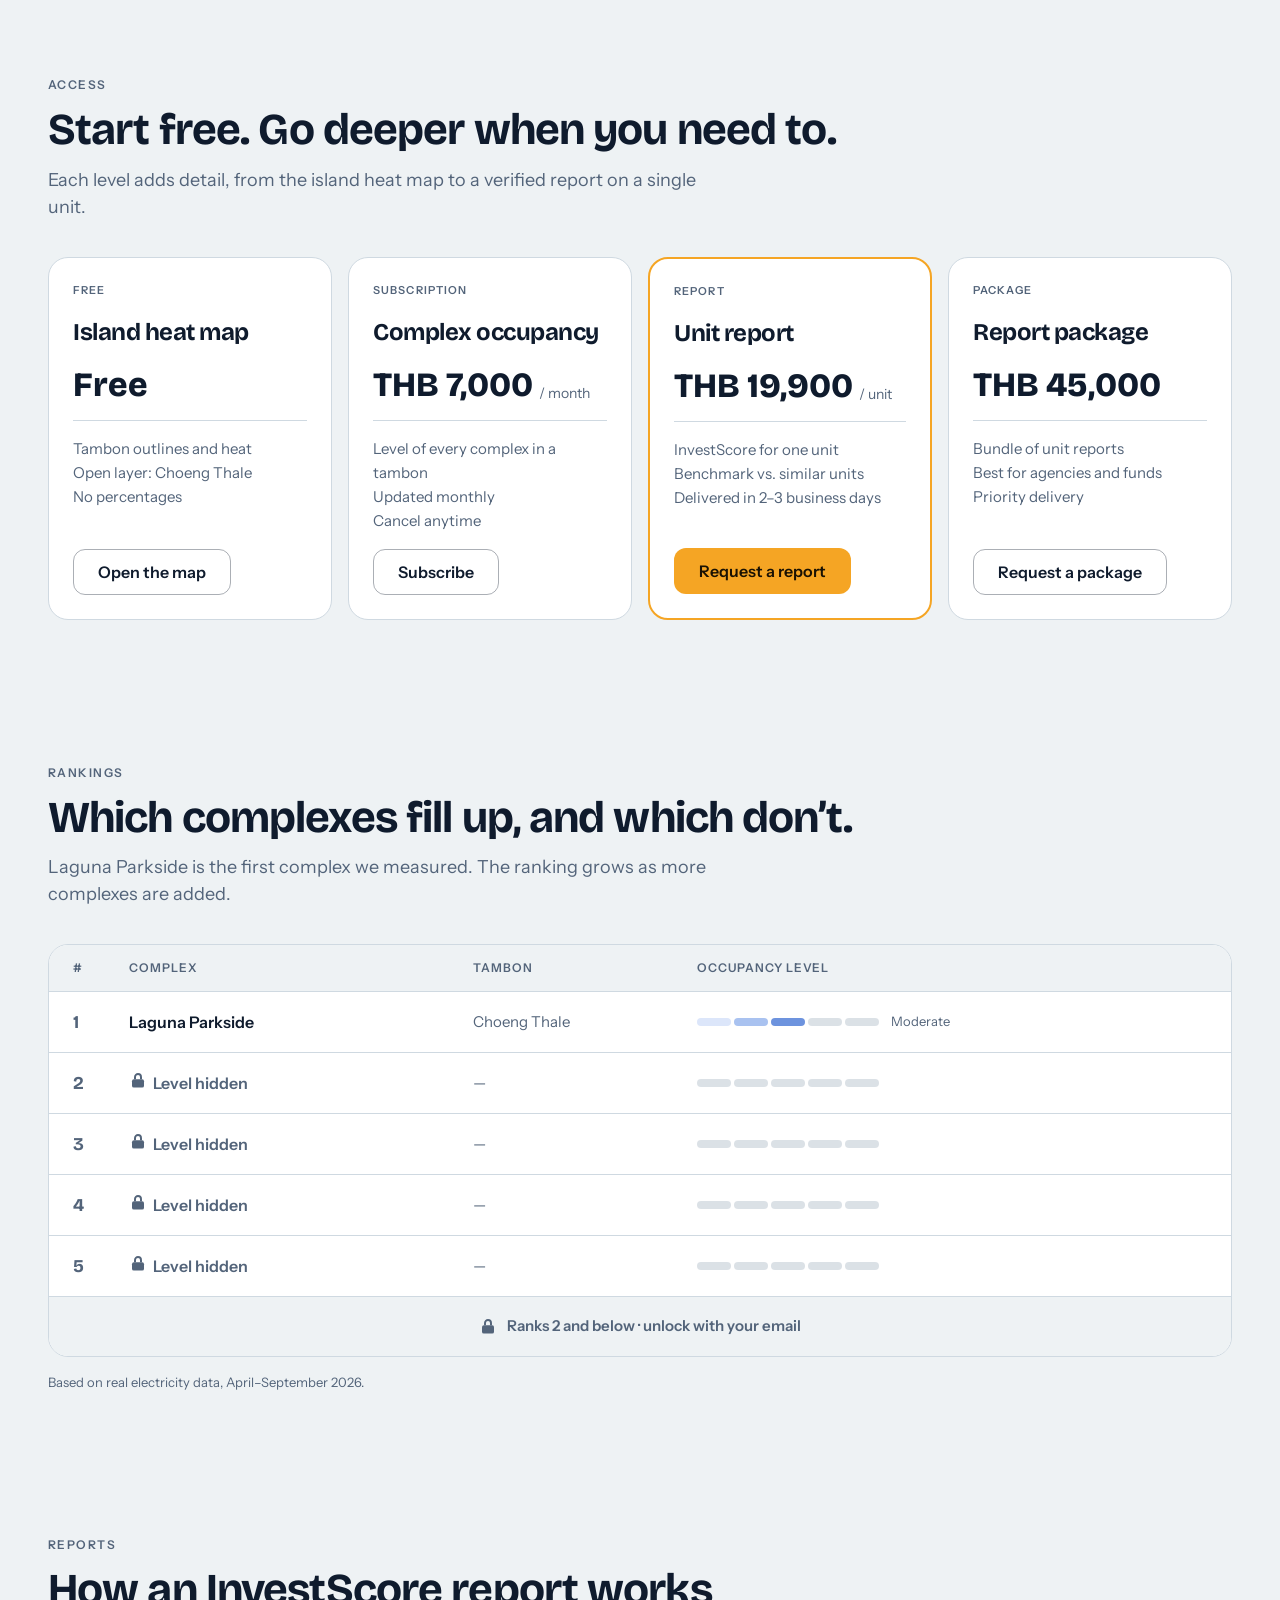
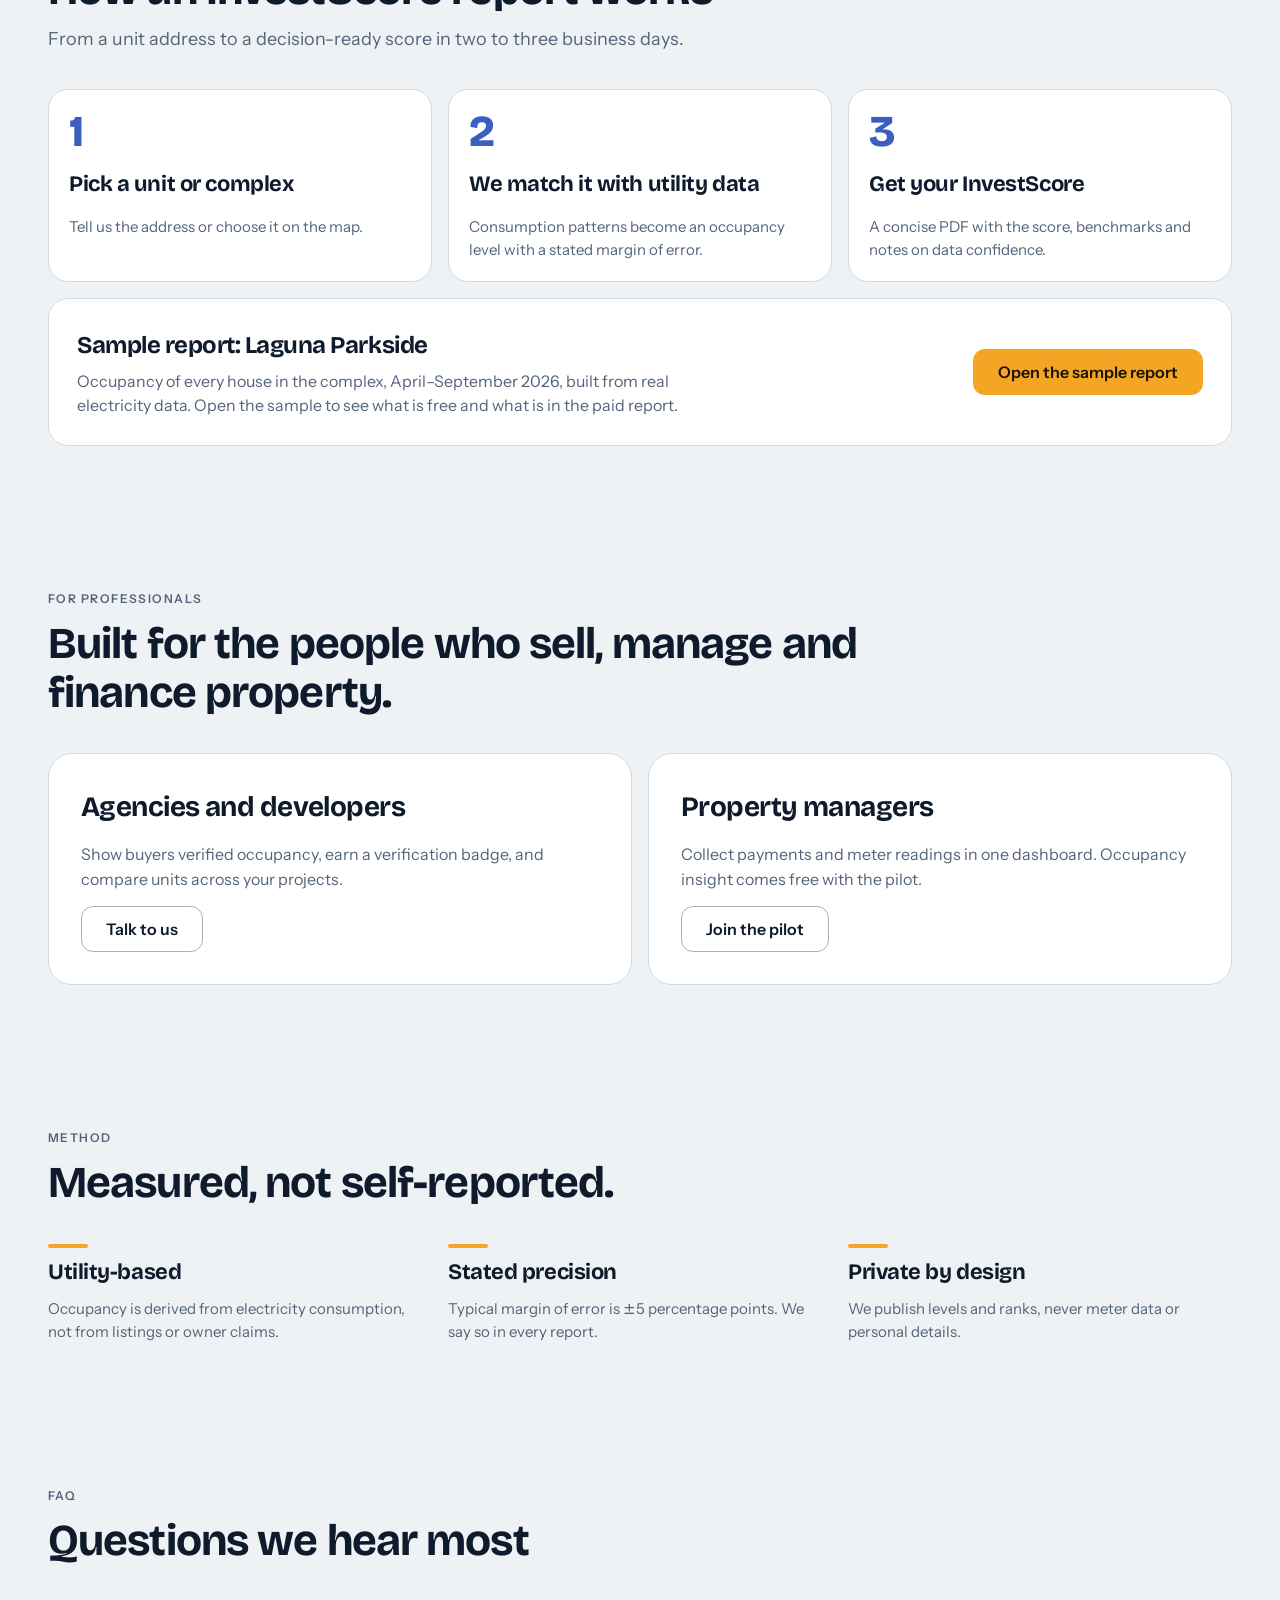
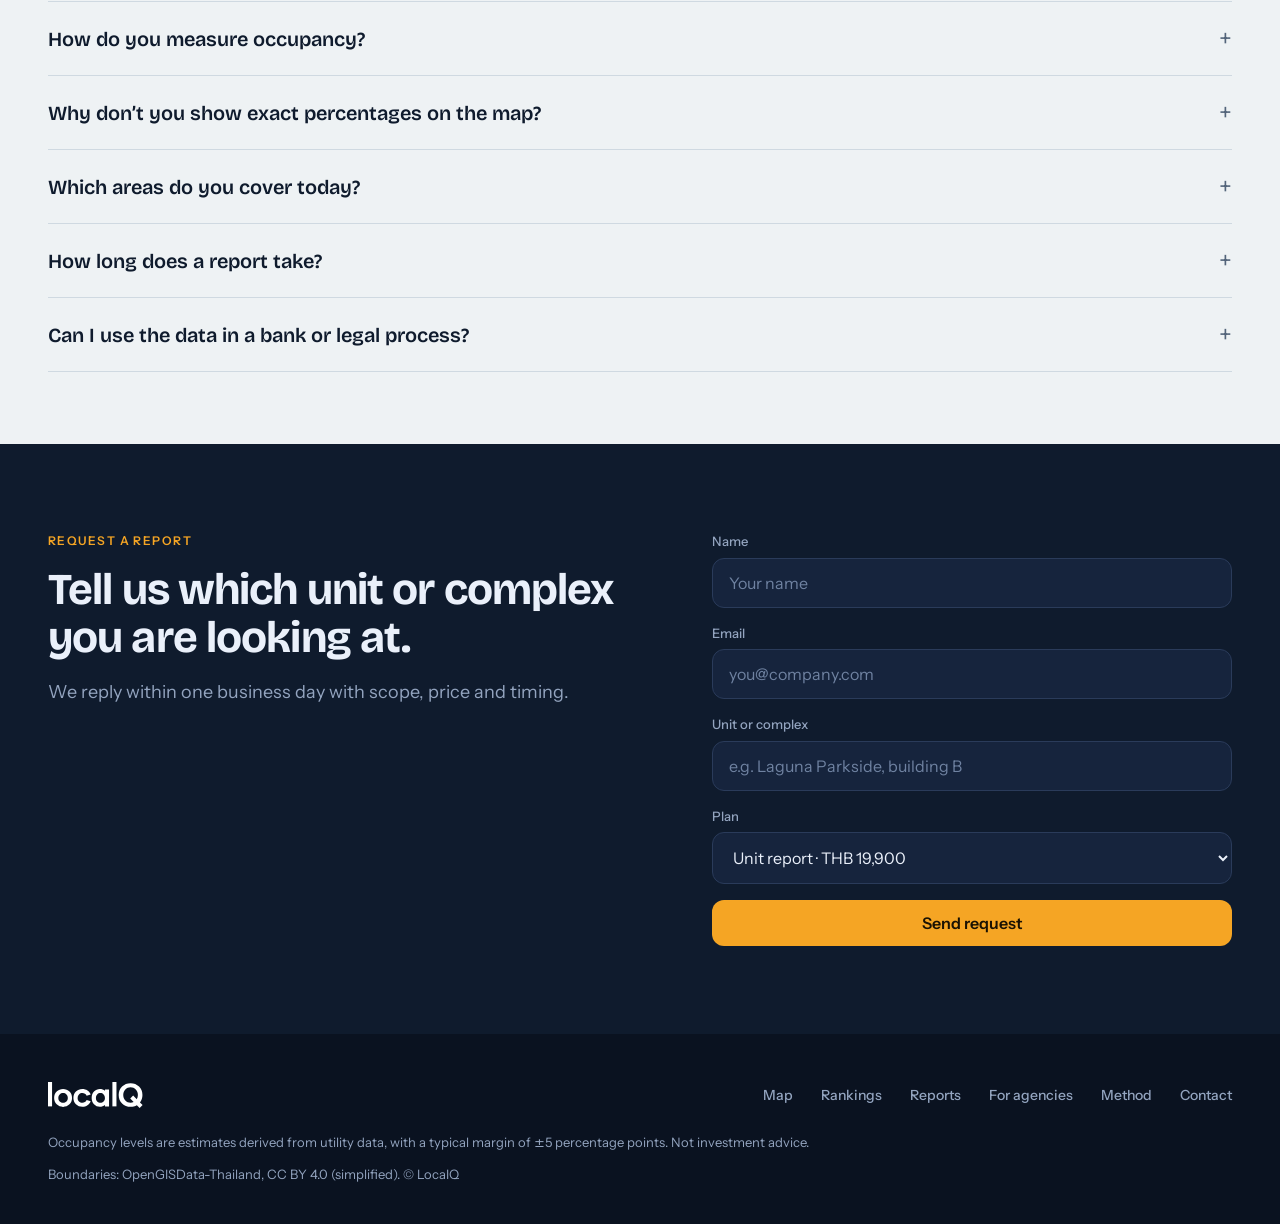
==== commit 370d3921: "Add sample report pages (EN/RU), working lock dialogs, link sample buttons Co-Authored-By: Claude So" ====
--- a/index.html
+++ b/index.html
@@ -28,7 +28,7 @@
 <span class="pill"><span class="dot"></span>Phuket occupancy intelligence</span>
 <h1>See which Phuket buildings are actually occupied.</h1>
 <p class="lead">Verified occupancy from utility data. Start with the island, open a tambon, then open a complex.</p>
-<div class="ctas"><a class="btn btn-p" href="#complexes">Explore the map</a><a class="btn btn-o" href="#reports">See a sample report</a></div>
+<div class="ctas"><a class="btn btn-p" href="#complexes">Explore the map</a><a class="btn btn-o" href="/report/">See a sample report</a></div>
 <div class="facts"><div><b>5</b><span>occupancy levels</span></div><div><b>16</b><span>tambons mapped</span></div><div><b>1</b><span>open now: Choeng Thale</span></div></div>
 </div>
 <div class="mapcard">
@@ -40,7 +40,7 @@
 <p>Open layer. Level shown without percentages.</p>
 <hr>
 <div class="prow"><span class="sq" style="background:var(--r3);border-radius:50%;width:10px;height:10px"></span><b>Laguna Parkside</b><span style="color:var(--muted)">Moderate</span></div>
-<div class="lockrow"><svg class="lk" width="16" height="16" viewBox="0 0 24 24" aria-hidden="true"><rect x="4" y="11" width="16" height="11" rx="2.5" fill="#53647A"/><path d="M8 11V8a4 4 0 0 1 8 0v3" fill="none" stroke="#53647A" stroke-width="2.6"/></svg><span>5 more complexes · subscription</span></div>
+<div class="lockrow" data-lock role="button" tabindex="0"><svg class="lk" width="16" height="16" viewBox="0 0 24 24" aria-hidden="true"><rect x="4" y="11" width="16" height="11" rx="2.5" fill="#53647A"/><path d="M8 11V8a4 4 0 0 1 8 0v3" fill="none" stroke="#53647A" stroke-width="2.6"/></svg><span>5 more complexes · subscription</span></div>
 </div>
 </div>
 </div>
@@ -48,7 +48,7 @@
 
 <section id="complexes"><div class="wrap">
 <div class="sh"><span class="eyebrow">STEP 2 · COMPLEXES</span><h2>Complexes in Choeng Thale</h2><p>Laguna Parkside is open. Subscribe to see the occupancy level of every other complex in the tambon.</p></div>
-<div class="grid3"><div class="card open"><div class="top"><h3>Laguna Parkside</h3><span class="sq" style="background:var(--r4);border-radius:50%;width:12px;height:12px"></span></div><div class="ramp2" aria-hidden="true"><i style="background:#DCE6FA"></i><i style="background:#A9C2F0"></i><i style="background:#6D93DE"></i><i style="background:rgba(195,206,214,.6)"></i><i style="background:rgba(195,206,214,.6)"></i></div><div class="lv">Moderate</div><div class="sm">Open layer · no percentages</div></div><div class="card locked"><div class="top"><h3>Laguna Waters</h3><svg class="lk" viewBox="0 0 24 24" aria-hidden="true"><rect x="4" y="11" width="16" height="11" rx="2.5" fill="#53647A"/><path d="M8 11V8a4 4 0 0 1 8 0v3" fill="none" stroke="#53647A" stroke-width="2.6"/></svg></div><div class="ramp2" aria-hidden="true"><i style="background:rgba(195,206,214,.6)"></i><i style="background:rgba(195,206,214,.6)"></i><i style="background:rgba(195,206,214,.6)"></i><i style="background:rgba(195,206,214,.6)"></i><i style="background:rgba(195,206,214,.6)"></i></div><div class="lv">Level hidden</div><div class="sm">Included in complex subscription</div></div><div class="card locked"><div class="top"><h3>Laguna Homes</h3><svg class="lk" viewBox="0 0 24 24" aria-hidden="true"><rect x="4" y="11" width="16" height="11" rx="2.5" fill="#53647A"/><path d="M8 11V8a4 4 0 0 1 8 0v3" fill="none" stroke="#53647A" stroke-width="2.6"/></svg></div><div class="ramp2" aria-hidden="true"><i style="background:rgba(195,206,214,.6)"></i><i style="background:rgba(195,206,214,.6)"></i><i style="background:rgba(195,206,214,.6)"></i><i style="background:rgba(195,206,214,.6)"></i><i style="background:rgba(195,206,214,.6)"></i></div><div class="lv">Level hidden</div><div class="sm">Included in complex subscription</div></div><div class="card locked"><div class="top"><h3>Laguna Link</h3><svg class="lk" viewBox="0 0 24 24" aria-hidden="true"><rect x="4" y="11" width="16" height="11" rx="2.5" fill="#53647A"/><path d="M8 11V8a4 4 0 0 1 8 0v3" fill="none" stroke="#53647A" stroke-width="2.6"/></svg></div><div class="ramp2" aria-hidden="true"><i style="background:rgba(195,206,214,.6)"></i><i style="background:rgba(195,206,214,.6)"></i><i style="background:rgba(195,206,214,.6)"></i><i style="background:rgba(195,206,214,.6)"></i><i style="background:rgba(195,206,214,.6)"></i></div><div class="lv">Level hidden</div><div class="sm">Included in complex subscription</div></div><div class="card locked"><div class="top"><h3>Laguna Fairways</h3><svg class="lk" viewBox="0 0 24 24" aria-hidden="true"><rect x="4" y="11" width="16" height="11" rx="2.5" fill="#53647A"/><path d="M8 11V8a4 4 0 0 1 8 0v3" fill="none" stroke="#53647A" stroke-width="2.6"/></svg></div><div class="ramp2" aria-hidden="true"><i style="background:rgba(195,206,214,.6)"></i><i style="background:rgba(195,206,214,.6)"></i><i style="background:rgba(195,206,214,.6)"></i><i style="background:rgba(195,206,214,.6)"></i><i style="background:rgba(195,206,214,.6)"></i></div><div class="lv">Level hidden</div><div class="sm">Included in complex subscription</div></div><div class="card locked"><div class="top"><h3>Laguna Cove</h3><svg class="lk" viewBox="0 0 24 24" aria-hidden="true"><rect x="4" y="11" width="16" height="11" rx="2.5" fill="#53647A"/><path d="M8 11V8a4 4 0 0 1 8 0v3" fill="none" stroke="#53647A" stroke-width="2.6"/></svg></div><div class="ramp2" aria-hidden="true"><i style="background:rgba(195,206,214,.6)"></i><i style="background:rgba(195,206,214,.6)"></i><i style="background:rgba(195,206,214,.6)"></i><i style="background:rgba(195,206,214,.6)"></i><i style="background:rgba(195,206,214,.6)"></i></div><div class="lv">Level hidden</div><div class="sm">Included in complex subscription</div></div></div>
+<div class="grid3"><div class="card open"><div class="top"><h3>Laguna Parkside</h3><span class="sq" style="background:var(--r4);border-radius:50%;width:12px;height:12px"></span></div><div class="ramp2" aria-hidden="true"><i style="background:#DCE6FA"></i><i style="background:#A9C2F0"></i><i style="background:#6D93DE"></i><i style="background:rgba(195,206,214,.6)"></i><i style="background:rgba(195,206,214,.6)"></i></div><div class="lv">Moderate</div><div class="sm">Open layer · no percentages</div></div><div class="card locked" data-lock role="button" tabindex="0"><div class="top"><h3>Laguna Waters</h3><svg class="lk" viewBox="0 0 24 24" aria-hidden="true"><rect x="4" y="11" width="16" height="11" rx="2.5" fill="#53647A"/><path d="M8 11V8a4 4 0 0 1 8 0v3" fill="none" stroke="#53647A" stroke-width="2.6"/></svg></div><div class="ramp2" aria-hidden="true"><i style="background:rgba(195,206,214,.6)"></i><i style="background:rgba(195,206,214,.6)"></i><i style="background:rgba(195,206,214,.6)"></i><i style="background:rgba(195,206,214,.6)"></i><i style="background:rgba(195,206,214,.6)"></i></div><div class="lv">Level hidden</div><div class="sm">Included in complex subscription</div></div><div class="card locked" data-lock role="button" tabindex="0"><div class="top"><h3>Laguna Homes</h3><svg class="lk" viewBox="0 0 24 24" aria-hidden="true"><rect x="4" y="11" width="16" height="11" rx="2.5" fill="#53647A"/><path d="M8 11V8a4 4 0 0 1 8 0v3" fill="none" stroke="#53647A" stroke-width="2.6"/></svg></div><div class="ramp2" aria-hidden="true"><i style="background:rgba(195,206,214,.6)"></i><i style="background:rgba(195,206,214,.6)"></i><i style="background:rgba(195,206,214,.6)"></i><i style="background:rgba(195,206,214,.6)"></i><i style="background:rgba(195,206,214,.6)"></i></div><div class="lv">Level hidden</div><div class="sm">Included in complex subscription</div></div><div class="card locked" data-lock role="button" tabindex="0"><div class="top"><h3>Laguna Link</h3><svg class="lk" viewBox="0 0 24 24" aria-hidden="true"><rect x="4" y="11" width="16" height="11" rx="2.5" fill="#53647A"/><path d="M8 11V8a4 4 0 0 1 8 0v3" fill="none" stroke="#53647A" stroke-width="2.6"/></svg></div><div class="ramp2" aria-hidden="true"><i style="background:rgba(195,206,214,.6)"></i><i style="background:rgba(195,206,214,.6)"></i><i style="background:rgba(195,206,214,.6)"></i><i style="background:rgba(195,206,214,.6)"></i><i style="background:rgba(195,206,214,.6)"></i></div><div class="lv">Level hidden</div><div class="sm">Included in complex subscription</div></div><div class="card locked" data-lock role="button" tabindex="0"><div class="top"><h3>Laguna Fairways</h3><svg class="lk" viewBox="0 0 24 24" aria-hidden="true"><rect x="4" y="11" width="16" height="11" rx="2.5" fill="#53647A"/><path d="M8 11V8a4 4 0 0 1 8 0v3" fill="none" stroke="#53647A" stroke-width="2.6"/></svg></div><div class="ramp2" aria-hidden="true"><i style="background:rgba(195,206,214,.6)"></i><i style="background:rgba(195,206,214,.6)"></i><i style="background:rgba(195,206,214,.6)"></i><i style="background:rgba(195,206,214,.6)"></i><i style="background:rgba(195,206,214,.6)"></i></div><div class="lv">Level hidden</div><div class="sm">Included in complex subscription</div></div><div class="card locked" data-lock role="button" tabindex="0"><div class="top"><h3>Laguna Cove</h3><svg class="lk" viewBox="0 0 24 24" aria-hidden="true"><rect x="4" y="11" width="16" height="11" rx="2.5" fill="#53647A"/><path d="M8 11V8a4 4 0 0 1 8 0v3" fill="none" stroke="#53647A" stroke-width="2.6"/></svg></div><div class="ramp2" aria-hidden="true"><i style="background:rgba(195,206,214,.6)"></i><i style="background:rgba(195,206,214,.6)"></i><i style="background:rgba(195,206,214,.6)"></i><i style="background:rgba(195,206,214,.6)"></i><i style="background:rgba(195,206,214,.6)"></i></div><div class="lv">Level hidden</div><div class="sm">Included in complex subscription</div></div></div>
 </div></section>
 
 <section id="access"><div class="wrap">
@@ -58,14 +58,14 @@
 
 <section id="rankings"><div class="wrap">
 <div class="sh"><span class="eyebrow">RANKINGS</span><h2>Which complexes fill up, and which don’t.</h2><p>Laguna Parkside is the first complex we measured. The ranking grows as more complexes are added.</p></div>
-<div class="table"><div class="trow thead"><span>#</span><span>Complex</span><span class="tb">Tambon</span><span>Occupancy level</span></div><div class="trow"><span class="n">1</span><span class="nm">Laguna Parkside</span><span class="tb">Choeng Thale</span><span style="display:flex;align-items:center"><div class="ramp2" aria-hidden="true"><i style="background:#DCE6FA"></i><i style="background:#A9C2F0"></i><i style="background:#6D93DE"></i><i style="background:rgba(195,206,214,.6)"></i><i style="background:rgba(195,206,214,.6)"></i></div><span class="lvtxt">Moderate</span></span></div><div class="trow"><span class="n">2</span><span class="nm" style="color:var(--muted)"><svg class="lk" width="16" height="16" viewBox="0 0 24 24" aria-hidden="true"><rect x="4" y="11" width="16" height="11" rx="2.5" fill="#53647A"/><path d="M8 11V8a4 4 0 0 1 8 0v3" fill="none" stroke="#53647A" stroke-width="2.6"/></svg> &nbsp;Level hidden</span><span class="tb">—</span><span><div class="ramp2" aria-hidden="true"><i style="background:rgba(195,206,214,.6)"></i><i style="background:rgba(195,206,214,.6)"></i><i style="background:rgba(195,206,214,.6)"></i><i style="background:rgba(195,206,214,.6)"></i><i style="background:rgba(195,206,214,.6)"></i></div></span></div><div class="trow"><span class="n">3</span><span class="nm" style="color:var(--muted)"><svg class="lk" width="16" height="16" viewBox="0 0 24 24" aria-hidden="true"><rect x="4" y="11" width="16" height="11" rx="2.5" fill="#53647A"/><path d="M8 11V8a4 4 0 0 1 8 0v3" fill="none" stroke="#53647A" stroke-width="2.6"/></svg> &nbsp;Level hidden</span><span class="tb">—</span><span><div class="ramp2" aria-hidden="true"><i style="background:rgba(195,206,214,.6)"></i><i style="background:rgba(195,206,214,.6)"></i><i style="background:rgba(195,206,214,.6)"></i><i style="background:rgba(195,206,214,.6)"></i><i style="background:rgba(195,206,214,.6)"></i></div></span></div><div class="trow"><span class="n">4</span><span class="nm" style="color:var(--muted)"><svg class="lk" width="16" height="16" viewBox="0 0 24 24" aria-hidden="true"><rect x="4" y="11" width="16" height="11" rx="2.5" fill="#53647A"/><path d="M8 11V8a4 4 0 0 1 8 0v3" fill="none" stroke="#53647A" stroke-width="2.6"/></svg> &nbsp;Level hidden</span><span class="tb">—</span><span><div class="ramp2" aria-hidden="true"><i style="background:rgba(195,206,214,.6)"></i><i style="background:rgba(195,206,214,.6)"></i><i style="background:rgba(195,206,214,.6)"></i><i style="background:rgba(195,206,214,.6)"></i><i style="background:rgba(195,206,214,.6)"></i></div></span></div><div class="trow"><span class="n">5</span><span class="nm" style="color:var(--muted)"><svg class="lk" width="16" height="16" viewBox="0 0 24 24" aria-hidden="true"><rect x="4" y="11" width="16" height="11" rx="2.5" fill="#53647A"/><path d="M8 11V8a4 4 0 0 1 8 0v3" fill="none" stroke="#53647A" stroke-width="2.6"/></svg> &nbsp;Level hidden</span><span class="tb">—</span><span><div class="ramp2" aria-hidden="true"><i style="background:rgba(195,206,214,.6)"></i><i style="background:rgba(195,206,214,.6)"></i><i style="background:rgba(195,206,214,.6)"></i><i style="background:rgba(195,206,214,.6)"></i><i style="background:rgba(195,206,214,.6)"></i></div></span></div><div class="tfoot"><svg class="lk" viewBox="0 0 24 24" aria-hidden="true"><rect x="4" y="11" width="16" height="11" rx="2.5" fill="#53647A"/><path d="M8 11V8a4 4 0 0 1 8 0v3" fill="none" stroke="#53647A" stroke-width="2.6"/></svg><span>Ranks 2 and below · unlock with your email</span></div></div>
+<div class="table"><div class="trow thead"><span>#</span><span>Complex</span><span class="tb">Tambon</span><span>Occupancy level</span></div><div class="trow"><span class="n">1</span><span class="nm">Laguna Parkside</span><span class="tb">Choeng Thale</span><span style="display:flex;align-items:center"><div class="ramp2" aria-hidden="true"><i style="background:#DCE6FA"></i><i style="background:#A9C2F0"></i><i style="background:#6D93DE"></i><i style="background:rgba(195,206,214,.6)"></i><i style="background:rgba(195,206,214,.6)"></i></div><span class="lvtxt">Moderate</span></span></div><div class="trow" data-lock role="button" tabindex="0"><span class="n">2</span><span class="nm" style="color:var(--muted)"><svg class="lk" width="16" height="16" viewBox="0 0 24 24" aria-hidden="true"><rect x="4" y="11" width="16" height="11" rx="2.5" fill="#53647A"/><path d="M8 11V8a4 4 0 0 1 8 0v3" fill="none" stroke="#53647A" stroke-width="2.6"/></svg> &nbsp;Level hidden</span><span class="tb">—</span><span><div class="ramp2" aria-hidden="true"><i style="background:rgba(195,206,214,.6)"></i><i style="background:rgba(195,206,214,.6)"></i><i style="background:rgba(195,206,214,.6)"></i><i style="background:rgba(195,206,214,.6)"></i><i style="background:rgba(195,206,214,.6)"></i></div></span></div><div class="trow" data-lock role="button" tabindex="0"><span class="n">3</span><span class="nm" style="color:var(--muted)"><svg class="lk" width="16" height="16" viewBox="0 0 24 24" aria-hidden="true"><rect x="4" y="11" width="16" height="11" rx="2.5" fill="#53647A"/><path d="M8 11V8a4 4 0 0 1 8 0v3" fill="none" stroke="#53647A" stroke-width="2.6"/></svg> &nbsp;Level hidden</span><span class="tb">—</span><span><div class="ramp2" aria-hidden="true"><i style="background:rgba(195,206,214,.6)"></i><i style="background:rgba(195,206,214,.6)"></i><i style="background:rgba(195,206,214,.6)"></i><i style="background:rgba(195,206,214,.6)"></i><i style="background:rgba(195,206,214,.6)"></i></div></span></div><div class="trow" data-lock role="button" tabindex="0"><span class="n">4</span><span class="nm" style="color:var(--muted)"><svg class="lk" width="16" height="16" viewBox="0 0 24 24" aria-hidden="true"><rect x="4" y="11" width="16" height="11" rx="2.5" fill="#53647A"/><path d="M8 11V8a4 4 0 0 1 8 0v3" fill="none" stroke="#53647A" stroke-width="2.6"/></svg> &nbsp;Level hidden</span><span class="tb">—</span><span><div class="ramp2" aria-hidden="true"><i style="background:rgba(195,206,214,.6)"></i><i style="background:rgba(195,206,214,.6)"></i><i style="background:rgba(195,206,214,.6)"></i><i style="background:rgba(195,206,214,.6)"></i><i style="background:rgba(195,206,214,.6)"></i></div></span></div><div class="trow" data-lock role="button" tabindex="0"><span class="n">5</span><span class="nm" style="color:var(--muted)"><svg class="lk" width="16" height="16" viewBox="0 0 24 24" aria-hidden="true"><rect x="4" y="11" width="16" height="11" rx="2.5" fill="#53647A"/><path d="M8 11V8a4 4 0 0 1 8 0v3" fill="none" stroke="#53647A" stroke-width="2.6"/></svg> &nbsp;Level hidden</span><span class="tb">—</span><span><div class="ramp2" aria-hidden="true"><i style="background:rgba(195,206,214,.6)"></i><i style="background:rgba(195,206,214,.6)"></i><i style="background:rgba(195,206,214,.6)"></i><i style="background:rgba(195,206,214,.6)"></i><i style="background:rgba(195,206,214,.6)"></i></div></span></div><div class="tfoot" data-lock role="button" tabindex="0"><svg class="lk" viewBox="0 0 24 24" aria-hidden="true"><rect x="4" y="11" width="16" height="11" rx="2.5" fill="#53647A"/><path d="M8 11V8a4 4 0 0 1 8 0v3" fill="none" stroke="#53647A" stroke-width="2.6"/></svg><span>Ranks 2 and below · unlock with your email</span></div></div>
 <p class="note">Based on real electricity data, April–September 2026.</p>
 </div></section>
 
 <section id="reports"><div class="wrap">
 <div class="sh"><span class="eyebrow">REPORTS</span><h2>How an InvestScore report works</h2><p>From a unit address to a decision-ready score in two to three business days.</p></div>
 <div class="grid3"><div class="card step"><b>1</b><h3>Pick a unit or complex</h3><p>Tell us the address or choose it on the map.</p></div><div class="card step"><b>2</b><h3>We match it with utility data</h3><p>Consumption patterns become an occupancy level with a stated margin of error.</p></div><div class="card step"><b>3</b><h3>Get your InvestScore</h3><p>A concise PDF with the score, benchmarks and notes on data confidence.</p></div></div>
-<div class="sample"><div><h3>Sample report: Laguna Parkside</h3><p>Occupancy of every house in the complex, April–September 2026, built from real electricity data. The full sample page is coming soon.</p></div><a class="btn btn-p" href="#request">Request the sample</a></div>
+<div class="sample"><div><h3>Sample report: Laguna Parkside</h3><p>Occupancy of every house in the complex, April–September 2026, built from real electricity data. Open the sample to see what is free and what is in the paid report.</p></div><a class="btn btn-p" href="/report/">Open the sample report</a></div>
 </div></section>
 
 <section id="agencies"><div class="wrap">
@@ -102,5 +102,7 @@
 <p>Occupancy levels are estimates derived from utility data, with a typical margin of ±5 percentage points. Not investment advice.</p>
 <p>Boundaries: OpenGISData-Thailand, CC BY 4.0 (simplified).  © LocaIQ</p>
 </div></footer>
-</body>
+<dialog id="lockdlg" class="dlg"><form method="dialog" class="dlgc"><button class="dx" aria-label="Close" value="x">×</button>
+<div class="dic"><svg class="lk" width="28" height="28" viewBox="0 0 24 24" aria-hidden="true"><rect x="4" y="11" width="16" height="11" rx="2.5" fill="#53647A"/><path d="M8 11V8a4 4 0 0 1 8 0v3" fill="none" stroke="#53647A" stroke-width="2.6"/></svg></div><h3>This is in the paid report</h3><p>Exact percentages, days per month, rank and house-by-house figures are part of the unit report and the complex subscription.</p>
+<div class="dbtns"><a class="btn btn-p" href="/#request">Request a report</a><button class="btn btn-o" value="close">Close</button></div></form></dialog><script src="/assets/app.js" defer></script></body>
 </html>
--- a/assets/style.css
+++ b/assets/style.css
@@ -168,3 +168,58 @@
  footer .row{flex-direction:column;align-items:flex-start}
 }
 .thead .tb{font-size:12px;color:var(--muted)}
+
+/* report */
+.lchip{display:inline-flex;align-items:center;justify-content:center;vertical-align:middle;background:var(--chip);border:0;border-radius:8px;padding:4px 9px;cursor:pointer;margin:0 2px}
+.lchip:hover{background:#d3e2ec}
+.lchip .lk{width:14px;height:14px}
+[data-lock]{cursor:pointer}
+.rt{padding:24px 0 8px}.crumb{color:var(--muted);font-weight:500;font-size:14px;display:flex;gap:8px;align-items:center;flex-wrap:wrap;margin-bottom:14px}
+.pill2{background:#fff;border:1px solid var(--line);border-radius:999px;padding:4px 10px;font-weight:600;font-size:11px;color:var(--ink)}
+.rt h1{font-size:64px;line-height:1.05;margin-bottom:14px}.rt .lead{max-width:760px}
+.rs{padding:36px 0}.rs h2{font-size:30px;line-height:1.15;margin-bottom:20px}
+.sumcard{flex-direction:row;align-items:center;gap:40px;padding:32px;border-top:4px solid var(--ink)}
+.ringw{display:flex;flex-direction:column;align-items:center;gap:8px;font-size:12px;font-weight:500;color:var(--muted);flex:none}
+.lines{display:flex;flex-direction:column;gap:14px;font-size:18px;line-height:1.5}.lines b{font-weight:600}.sm{font-size:13px;color:var(--muted)}
+.kcard{background:#fff;border:1px solid var(--line);border-radius:20px;overflow:hidden}
+.strip{display:grid;grid-template-columns:repeat(5,1fr);border-bottom:1px solid var(--line);overflow-x:auto}
+.tab{background:#fff;border:0;border-right:1px solid var(--line);padding:16px 18px 0;text-align:left;cursor:pointer;display:flex;flex-direction:column;gap:6px;min-width:138px;font:inherit;color:var(--muted);position:relative}
+.tab:last-child{border-right:0}.tab .tn{font-weight:500;font-size:13px}.tab b{font:700 20px/1.1 "Bricolage Grotesque",sans-serif;min-height:24px}
+.tab .lk{width:16px;height:16px;margin:4px 0 4px}.tab .tb{display:block;height:3px;background:var(--chip);margin:8px -18px 0}
+.tab.on{background:#F4F8FB;color:var(--ink)}.tab.on .tb{background:var(--accent)}
+.kbody{padding:24px 28px 28px;display:flex;flex-direction:column;gap:16px}.kt{font-weight:600}
+.segs{display:inline-flex;background:var(--bg);border-radius:10px;padding:3px;gap:4px;align-self:flex-start}
+.sg{border:0;background:transparent;padding:7px 14px;border-radius:8px;font:600 13px "Instrument Sans",sans-serif;color:var(--muted);display:inline-flex;align-items:center;gap:6px;cursor:pointer}
+.sg.on{background:#fff;color:var(--ink)}
+.bars{display:grid;grid-template-columns:repeat(6,1fr);align-items:end;gap:10px;height:230px;max-width:760px}
+.bar{display:flex;flex-direction:column;align-items:center;justify-content:flex-end;gap:6px;height:100%}
+.bar i{display:block;width:min(64px,100%);border-radius:10px}.bl{font:600 11px "Instrument Sans",sans-serif;text-align:center}.bm{font-weight:500;font-size:13px;color:var(--muted)}
+.rhead{display:flex;align-items:center;gap:16px;flex-wrap:wrap;margin-bottom:20px}.rhead h2{margin:0}
+.paid{display:inline-flex;align-items:center;gap:8px;background:var(--accent);color:var(--on-accent);font-weight:600;font-size:12px;border-radius:999px;padding:6px 12px}
+.hmap{flex-direction:row;gap:32px;padding:24px;align-items:stretch}.hm{position:relative;flex:1;min-height:360px;border-radius:14px;overflow:hidden;background:var(--bg)}
+.blur{filter:blur(6px);pointer-events:none;user-select:none}.fmap{width:100%;height:100%;display:block}
+.unl{position:absolute;left:50%;top:50%;transform:translate(-50%,-50%);background:#fff;border:1px solid var(--line);border-radius:18px;padding:24px;text-align:center;display:flex;flex-direction:column;align-items:center;gap:10px;box-shadow:0 10px 28px rgba(15,26,46,.16);width:min(340px,86%)}
+.unl h3{font-size:20px}.unl p{font-size:14px;color:var(--muted)}
+.dist{width:300px;display:flex;flex-direction:column;gap:12px;flex:none}.dist h3{font-size:18px}
+.drow{display:flex;align-items:center;gap:10px;font-weight:500;font-size:14px}.drow span{flex:1}.sq{width:16px;height:16px;border-radius:5px;display:inline-block;flex:none}
+.lrow{display:flex;align-items:center;gap:8px;font-weight:500;font-size:14px}
+.mxc{position:relative;padding:0;overflow:hidden;min-height:440px}.mxg{padding:20px 24px}
+.mh{display:grid;grid-template-columns:70px repeat(6,1fr);gap:6px;font:600 11px "Instrument Sans",sans-serif;color:var(--muted);margin-bottom:6px;padding-left:0}
+.mr{display:grid;grid-template-columns:70px repeat(6,1fr);gap:6px;margin-bottom:6px;align-items:center;font-size:11px;color:var(--muted)}.mr i{display:block;height:18px;border-radius:4px}
+.mxc .unl.abs{position:absolute}
+.cta{background:var(--navy);border-radius:24px;padding:48px;color:#EAF0FA;display:flex;flex-direction:column;gap:14px}
+.cta h2{font-size:36px;color:#EAF0FA;margin:0}.cta p{color:#B9C6D6;font-size:17px;max-width:640px}
+.ctab{display:flex;gap:12px;flex-wrap:wrap;margin-top:8px}.btn-o2{border-color:#B9C6D6;color:#fff}.btn-o2:hover{background:rgba(255,255,255,.08)}
+.dlg{border:0;border-radius:20px;padding:0;max-width:420px;width:calc(100% - 32px);box-shadow:0 20px 60px rgba(15,26,46,.35)}
+.dlg::backdrop{background:rgba(15,27,45,.55)}
+.dlgc{padding:32px 28px 28px;display:flex;flex-direction:column;gap:10px;align-items:center;text-align:center;position:relative}
+.dlgc h3{font-size:22px}.dlgc p{color:var(--muted);font-size:15px;line-height:1.5}.dbtns{display:flex;gap:10px;margin-top:10px;flex-wrap:wrap;justify-content:center}
+.dx{position:absolute;right:12px;top:8px;border:0;background:transparent;font-size:28px;line-height:1;cursor:pointer;color:var(--muted)}
+.dic{width:56px;height:56px;border-radius:50%;background:var(--chip);display:grid;place-items:center}
+@media(max-width:860px){
+ .rt h1{font-size:38px}.rs{padding:24px 0}.rs h2{font-size:22px}
+ .sumcard{flex-direction:column;align-items:stretch;gap:18px;padding:20px}.ringw{align-self:center}.lines{font-size:15px}
+ .strip{display:flex}.tab{flex:none;min-width:138px}.kbody{padding:16px 16px 20px}.bars{height:210px;gap:6px}
+ .hmap{flex-direction:column;padding:16px;gap:18px}.hm{min-height:300px}.dist{width:auto}
+ .mxc{min-height:380px}.cta{padding:26px 22px}.cta h2{font-size:24px}.ctab .btn{width:100%}
+}
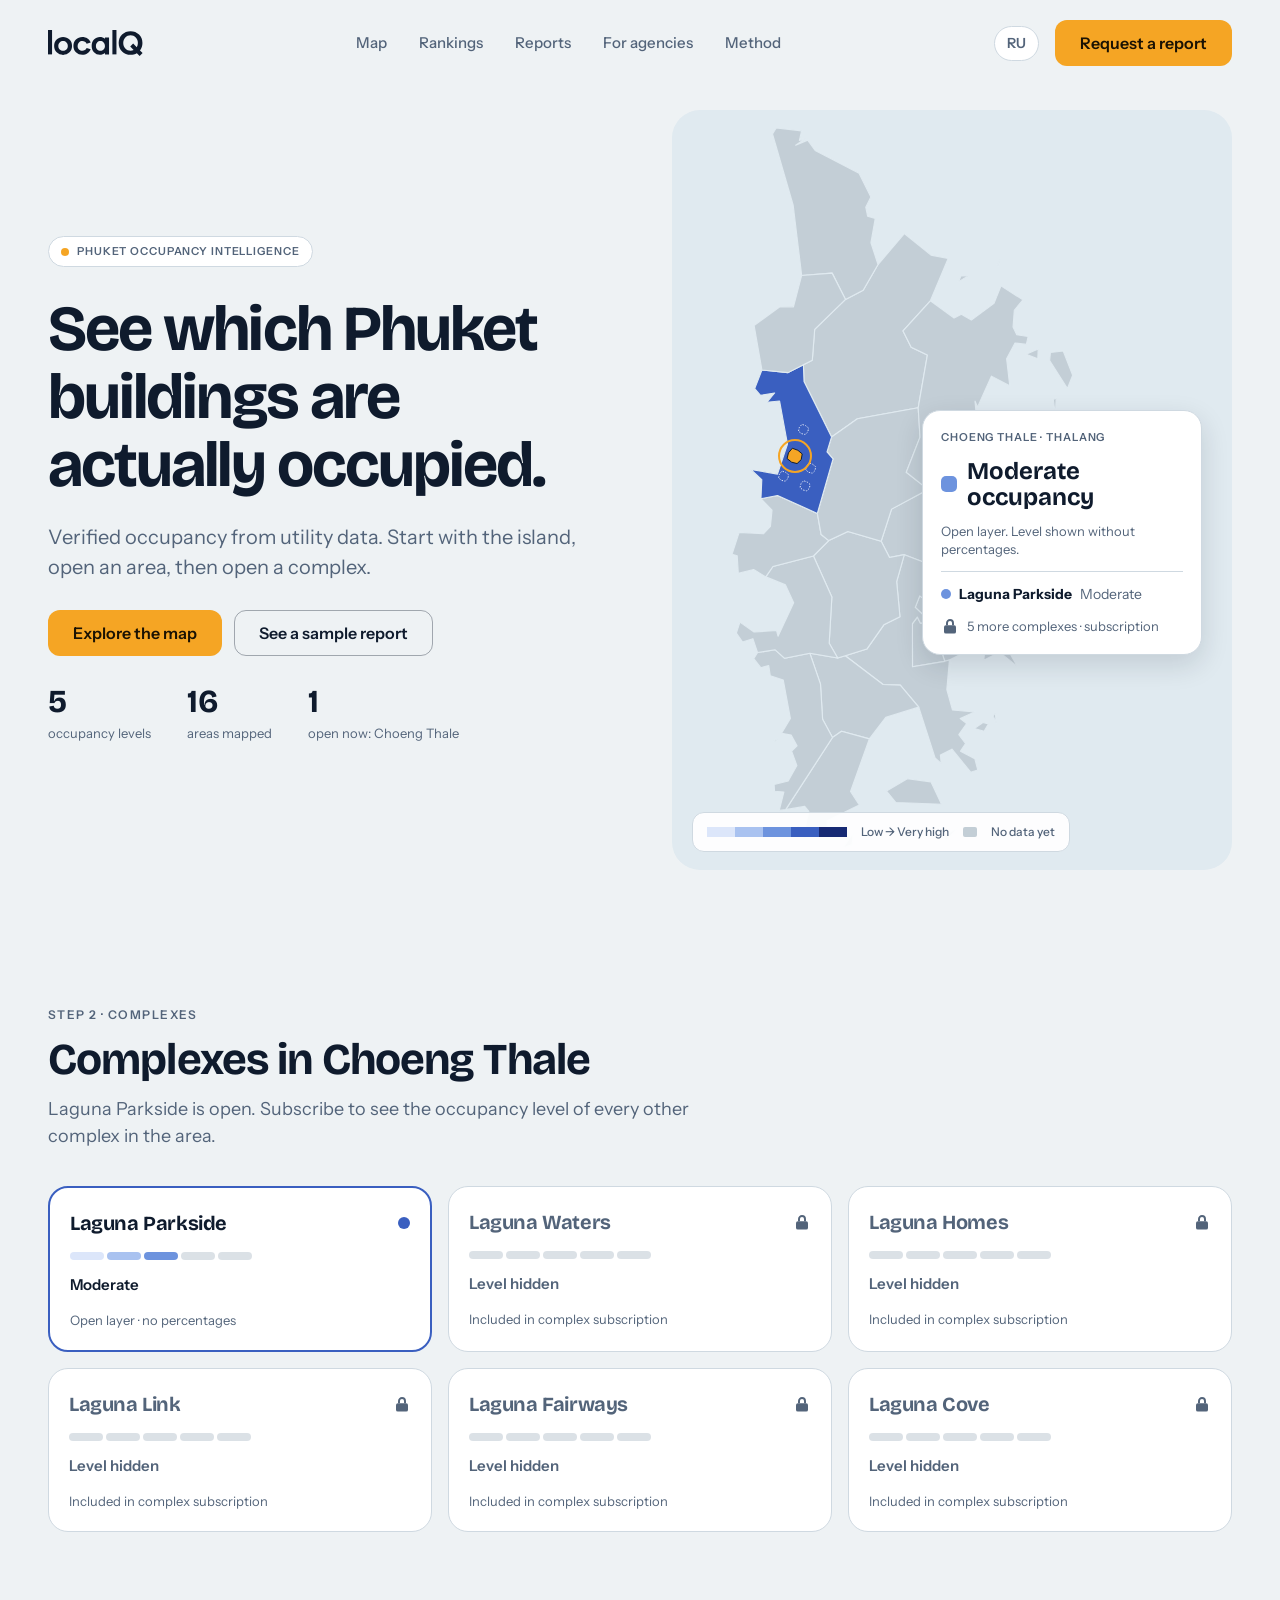
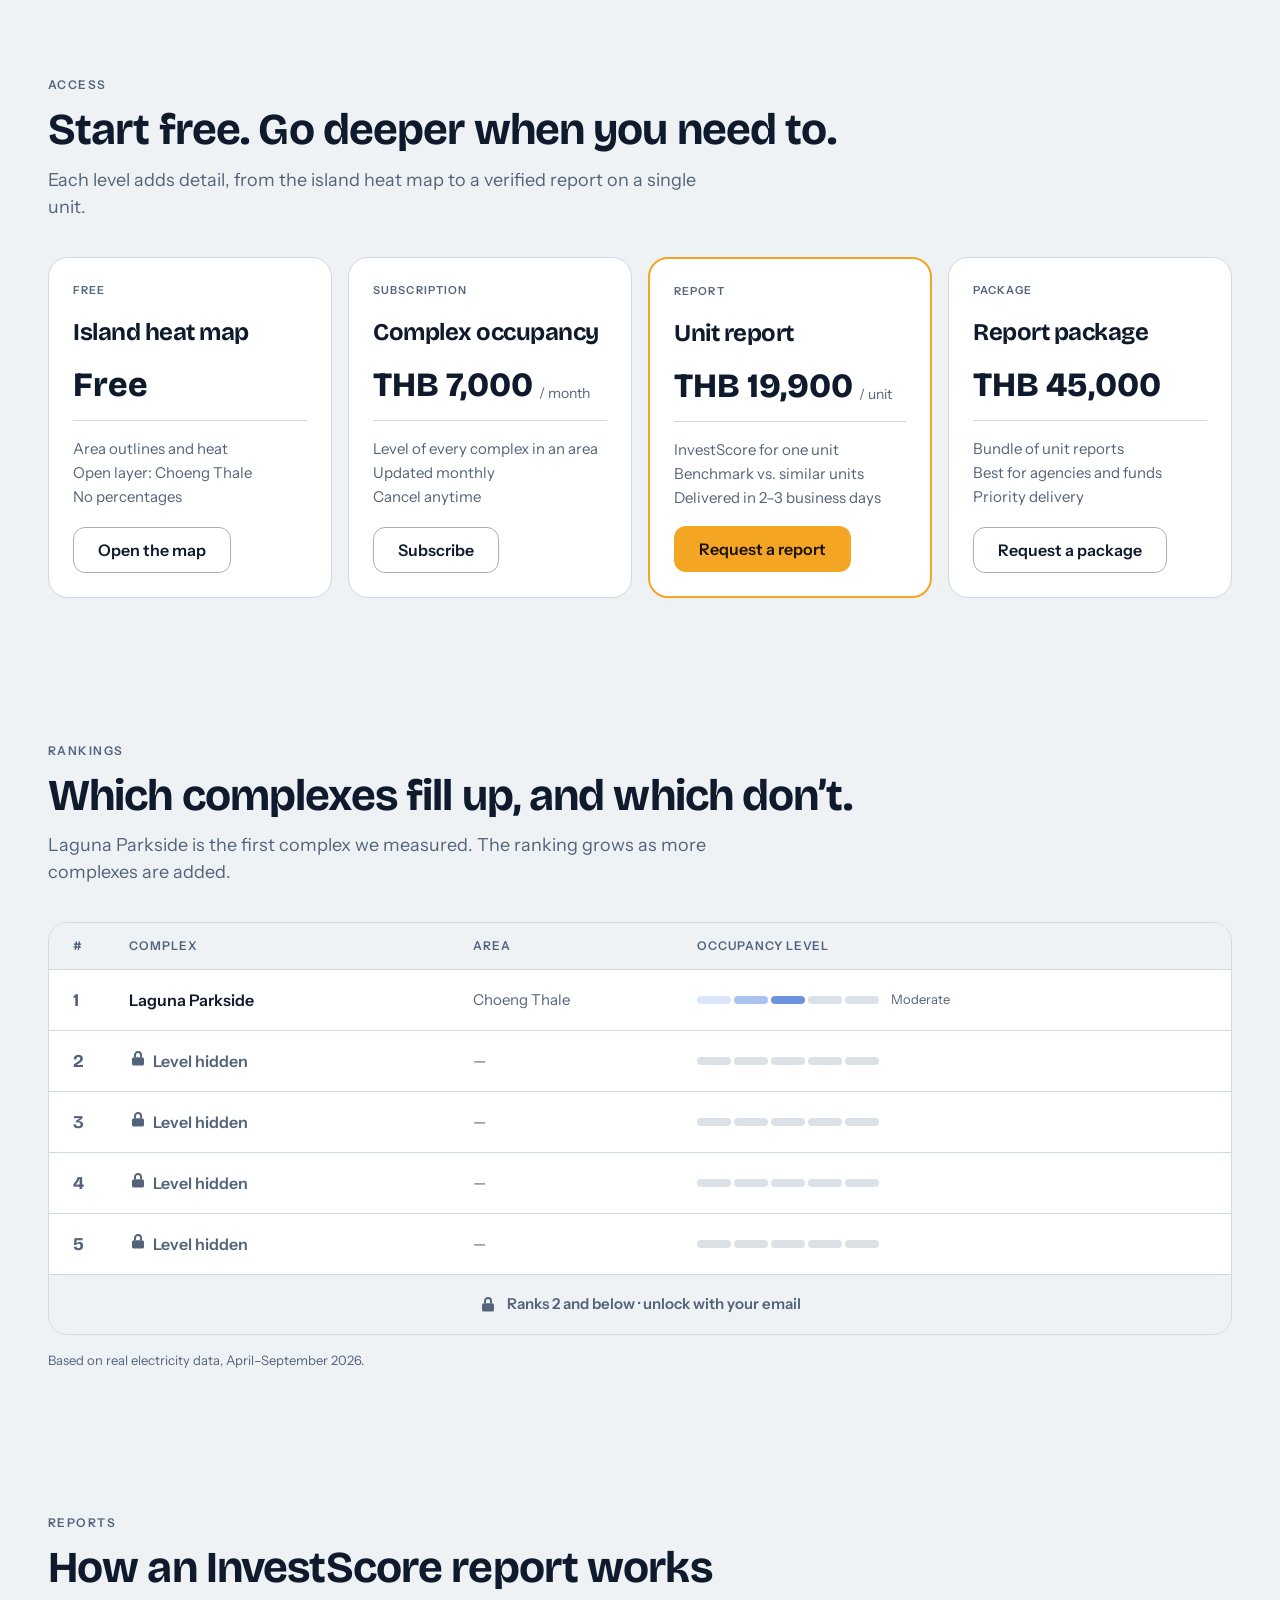
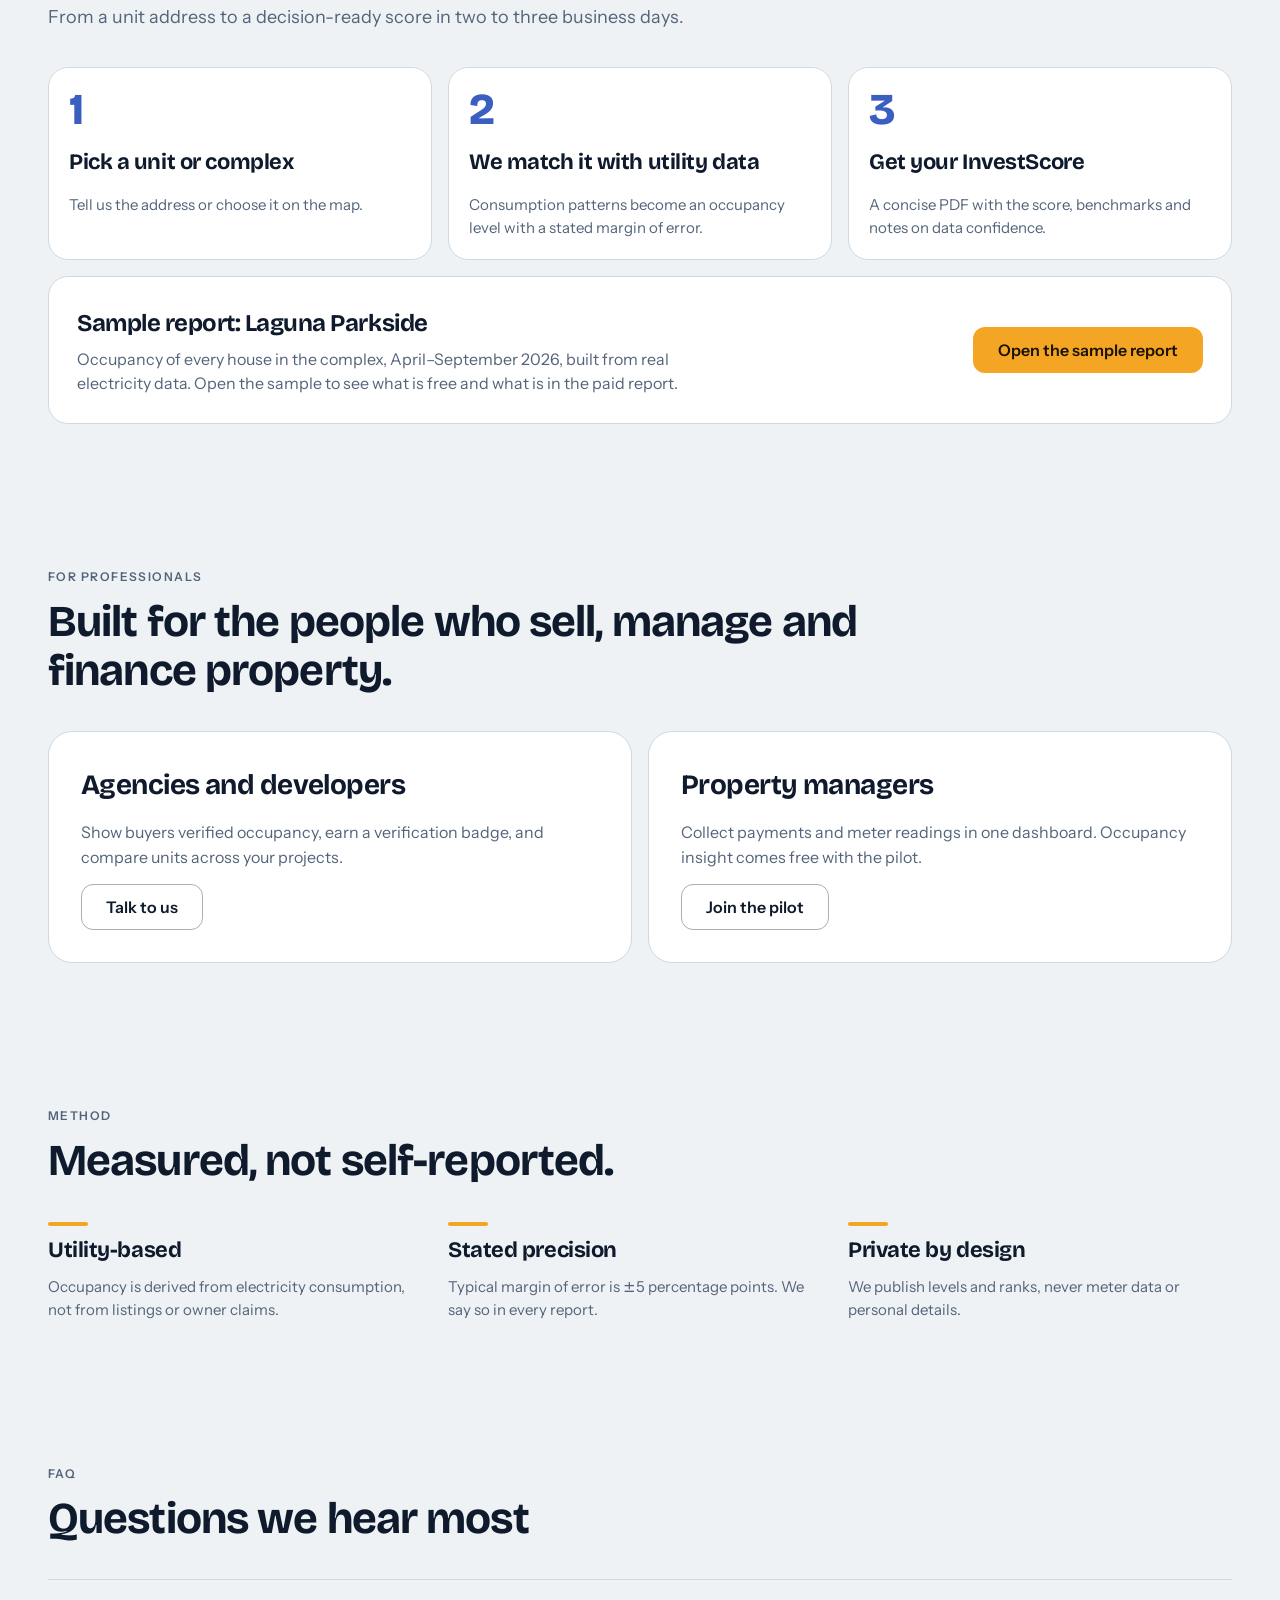
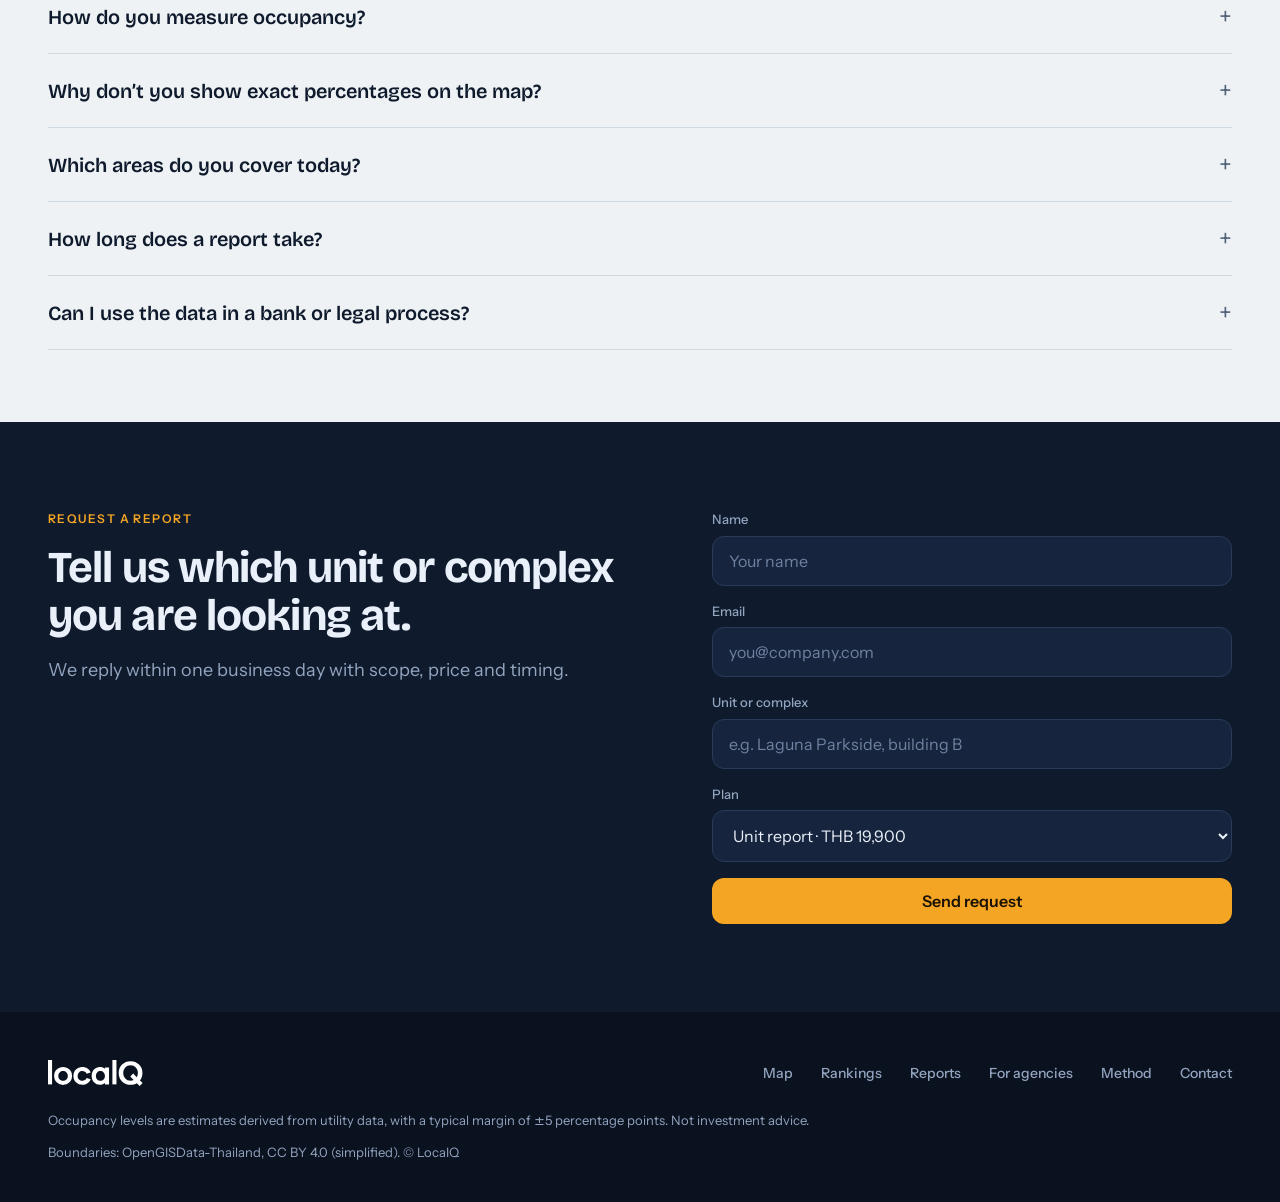
==== commit 99bab048: "Replace 'tambon' with 'area' / 'район' in user-facing copy Co-Authored-By: Claude Sonnet 5.5 <norepl" ====
--- a/index.html
+++ b/index.html
@@ -4,8 +4,8 @@
 <meta charset="utf-8">
 <meta name="viewport" content="width=device-width,initial-scale=1">
 <title>LocaIQ — See which Phuket buildings are actually occupied</title>
-<meta name="description" content="Verified occupancy from electricity data for Phuket real estate. Start with the island, open a tambon, then open a complex.">
-<meta property="og:title" content="LocaIQ — See which Phuket buildings are actually occupied"><meta property="og:description" content="Verified occupancy from electricity data for Phuket real estate. Start with the island, open a tambon, then open a complex."><meta property="og:type" content="website">
+<meta name="description" content="Verified occupancy from electricity data for Phuket real estate. Start with the island, open an area, then open a complex.">
+<meta property="og:title" content="LocaIQ — See which Phuket buildings are actually occupied"><meta property="og:description" content="Verified occupancy from electricity data for Phuket real estate. Start with the island, open an area, then open a complex."><meta property="og:type" content="website">
 <link rel="alternate" hreflang="en" href="/"><link rel="alternate" hreflang="ru" href="/ru/">
 <link rel="icon" href="/assets/logo.svg">
 <link rel="preconnect" href="https://fonts.googleapis.com"><link rel="preconnect" href="https://fonts.gstatic.com" crossorigin>
@@ -27,12 +27,12 @@
 <div>
 <span class="pill"><span class="dot"></span>Phuket occupancy intelligence</span>
 <h1>See which Phuket buildings are actually occupied.</h1>
-<p class="lead">Verified occupancy from utility data. Start with the island, open a tambon, then open a complex.</p>
+<p class="lead">Verified occupancy from utility data. Start with the island, open an area, then open a complex.</p>
 <div class="ctas"><a class="btn btn-p" href="#complexes">Explore the map</a><a class="btn btn-o" href="/report/">See a sample report</a></div>
-<div class="facts"><div><b>5</b><span>occupancy levels</span></div><div><b>16</b><span>tambons mapped</span></div><div><b>1</b><span>open now: Choeng Thale</span></div></div>
+<div class="facts"><div><b>5</b><span>occupancy levels</span></div><div><b>16</b><span>areas mapped</span></div><div><b>1</b><span>open now: Choeng Thale</span></div></div>
 </div>
 <div class="mapcard">
-<div class="mapbox"><img src="/assets/phuket-map.svg" alt="Map of Phuket tambons" width="341" height="720"><span class="ring"></span></div>
+<div class="mapbox"><img src="/assets/phuket-map.svg" alt="Map of Phuket areas" width="341" height="720"><span class="ring"></span></div>
 <div class="legend"><div class="ramp"><i style="background:var(--r1)"></i><i style="background:var(--r2)"></i><i style="background:var(--r3)"></i><i style="background:var(--r4)"></i><i style="background:var(--r5)"></i></div><span>Low → Very high</span><span class="nd"></span><span>No data yet</span></div>
 <div class="panel">
 <div class="eyebrow">Choeng Thale · Thalang</div>
@@ -47,18 +47,18 @@
 </div>
 
 <section id="complexes"><div class="wrap">
-<div class="sh"><span class="eyebrow">STEP 2 · COMPLEXES</span><h2>Complexes in Choeng Thale</h2><p>Laguna Parkside is open. Subscribe to see the occupancy level of every other complex in the tambon.</p></div>
+<div class="sh"><span class="eyebrow">STEP 2 · COMPLEXES</span><h2>Complexes in Choeng Thale</h2><p>Laguna Parkside is open. Subscribe to see the occupancy level of every other complex in the area.</p></div>
 <div class="grid3"><div class="card open"><div class="top"><h3>Laguna Parkside</h3><span class="sq" style="background:var(--r4);border-radius:50%;width:12px;height:12px"></span></div><div class="ramp2" aria-hidden="true"><i style="background:#DCE6FA"></i><i style="background:#A9C2F0"></i><i style="background:#6D93DE"></i><i style="background:rgba(195,206,214,.6)"></i><i style="background:rgba(195,206,214,.6)"></i></div><div class="lv">Moderate</div><div class="sm">Open layer · no percentages</div></div><div class="card locked" data-lock role="button" tabindex="0"><div class="top"><h3>Laguna Waters</h3><svg class="lk" viewBox="0 0 24 24" aria-hidden="true"><rect x="4" y="11" width="16" height="11" rx="2.5" fill="#53647A"/><path d="M8 11V8a4 4 0 0 1 8 0v3" fill="none" stroke="#53647A" stroke-width="2.6"/></svg></div><div class="ramp2" aria-hidden="true"><i style="background:rgba(195,206,214,.6)"></i><i style="background:rgba(195,206,214,.6)"></i><i style="background:rgba(195,206,214,.6)"></i><i style="background:rgba(195,206,214,.6)"></i><i style="background:rgba(195,206,214,.6)"></i></div><div class="lv">Level hidden</div><div class="sm">Included in complex subscription</div></div><div class="card locked" data-lock role="button" tabindex="0"><div class="top"><h3>Laguna Homes</h3><svg class="lk" viewBox="0 0 24 24" aria-hidden="true"><rect x="4" y="11" width="16" height="11" rx="2.5" fill="#53647A"/><path d="M8 11V8a4 4 0 0 1 8 0v3" fill="none" stroke="#53647A" stroke-width="2.6"/></svg></div><div class="ramp2" aria-hidden="true"><i style="background:rgba(195,206,214,.6)"></i><i style="background:rgba(195,206,214,.6)"></i><i style="background:rgba(195,206,214,.6)"></i><i style="background:rgba(195,206,214,.6)"></i><i style="background:rgba(195,206,214,.6)"></i></div><div class="lv">Level hidden</div><div class="sm">Included in complex subscription</div></div><div class="card locked" data-lock role="button" tabindex="0"><div class="top"><h3>Laguna Link</h3><svg class="lk" viewBox="0 0 24 24" aria-hidden="true"><rect x="4" y="11" width="16" height="11" rx="2.5" fill="#53647A"/><path d="M8 11V8a4 4 0 0 1 8 0v3" fill="none" stroke="#53647A" stroke-width="2.6"/></svg></div><div class="ramp2" aria-hidden="true"><i style="background:rgba(195,206,214,.6)"></i><i style="background:rgba(195,206,214,.6)"></i><i style="background:rgba(195,206,214,.6)"></i><i style="background:rgba(195,206,214,.6)"></i><i style="background:rgba(195,206,214,.6)"></i></div><div class="lv">Level hidden</div><div class="sm">Included in complex subscription</div></div><div class="card locked" data-lock role="button" tabindex="0"><div class="top"><h3>Laguna Fairways</h3><svg class="lk" viewBox="0 0 24 24" aria-hidden="true"><rect x="4" y="11" width="16" height="11" rx="2.5" fill="#53647A"/><path d="M8 11V8a4 4 0 0 1 8 0v3" fill="none" stroke="#53647A" stroke-width="2.6"/></svg></div><div class="ramp2" aria-hidden="true"><i style="background:rgba(195,206,214,.6)"></i><i style="background:rgba(195,206,214,.6)"></i><i style="background:rgba(195,206,214,.6)"></i><i style="background:rgba(195,206,214,.6)"></i><i style="background:rgba(195,206,214,.6)"></i></div><div class="lv">Level hidden</div><div class="sm">Included in complex subscription</div></div><div class="card locked" data-lock role="button" tabindex="0"><div class="top"><h3>Laguna Cove</h3><svg class="lk" viewBox="0 0 24 24" aria-hidden="true"><rect x="4" y="11" width="16" height="11" rx="2.5" fill="#53647A"/><path d="M8 11V8a4 4 0 0 1 8 0v3" fill="none" stroke="#53647A" stroke-width="2.6"/></svg></div><div class="ramp2" aria-hidden="true"><i style="background:rgba(195,206,214,.6)"></i><i style="background:rgba(195,206,214,.6)"></i><i style="background:rgba(195,206,214,.6)"></i><i style="background:rgba(195,206,214,.6)"></i><i style="background:rgba(195,206,214,.6)"></i></div><div class="lv">Level hidden</div><div class="sm">Included in complex subscription</div></div></div>
 </div></section>
 
 <section id="access"><div class="wrap">
 <div class="sh"><span class="eyebrow">ACCESS</span><h2>Start free. Go deeper when you need to.</h2><p>Each level adds detail, from the island heat map to a verified report on a single unit.</p></div>
-<div class="grid4"><div class="card plan"><div class="tag">FREE</div><h3>Island heat map</h3><div class="price"><b>Free</b><span></span></div><hr class="hr"><ul><li>Tambon outlines and heat</li><li>Open layer: Choeng Thale</li><li>No percentages</li></ul><a class="btn btn-o" href="#map">Open the map</a></div><div class="card plan"><div class="tag">SUBSCRIPTION</div><h3>Complex occupancy</h3><div class="price"><b>THB 7,000</b><span>/ month</span></div><hr class="hr"><ul><li>Level of every complex in a tambon</li><li>Updated monthly</li><li>Cancel anytime</li></ul><a class="btn btn-o" href="#request">Subscribe</a></div><div class="card plan hl"><div class="tag">REPORT</div><h3>Unit report</h3><div class="price"><b>THB 19,900</b><span>/ unit</span></div><hr class="hr"><ul><li>InvestScore for one unit</li><li>Benchmark vs. similar units</li><li>Delivered in 2–3 business days</li></ul><a class="btn btn-p" href="#request">Request a report</a></div><div class="card plan"><div class="tag">PACKAGE</div><h3>Report package</h3><div class="price"><b>THB 45,000</b><span></span></div><hr class="hr"><ul><li>Bundle of unit reports</li><li>Best for agencies and funds</li><li>Priority delivery</li></ul><a class="btn btn-o" href="#request">Request a package</a></div></div>
+<div class="grid4"><div class="card plan"><div class="tag">FREE</div><h3>Island heat map</h3><div class="price"><b>Free</b><span></span></div><hr class="hr"><ul><li>Area outlines and heat</li><li>Open layer: Choeng Thale</li><li>No percentages</li></ul><a class="btn btn-o" href="#map">Open the map</a></div><div class="card plan"><div class="tag">SUBSCRIPTION</div><h3>Complex occupancy</h3><div class="price"><b>THB 7,000</b><span>/ month</span></div><hr class="hr"><ul><li>Level of every complex in an area</li><li>Updated monthly</li><li>Cancel anytime</li></ul><a class="btn btn-o" href="#request">Subscribe</a></div><div class="card plan hl"><div class="tag">REPORT</div><h3>Unit report</h3><div class="price"><b>THB 19,900</b><span>/ unit</span></div><hr class="hr"><ul><li>InvestScore for one unit</li><li>Benchmark vs. similar units</li><li>Delivered in 2–3 business days</li></ul><a class="btn btn-p" href="#request">Request a report</a></div><div class="card plan"><div class="tag">PACKAGE</div><h3>Report package</h3><div class="price"><b>THB 45,000</b><span></span></div><hr class="hr"><ul><li>Bundle of unit reports</li><li>Best for agencies and funds</li><li>Priority delivery</li></ul><a class="btn btn-o" href="#request">Request a package</a></div></div>
 </div></section>
 
 <section id="rankings"><div class="wrap">
 <div class="sh"><span class="eyebrow">RANKINGS</span><h2>Which complexes fill up, and which don’t.</h2><p>Laguna Parkside is the first complex we measured. The ranking grows as more complexes are added.</p></div>
-<div class="table"><div class="trow thead"><span>#</span><span>Complex</span><span class="tb">Tambon</span><span>Occupancy level</span></div><div class="trow"><span class="n">1</span><span class="nm">Laguna Parkside</span><span class="tb">Choeng Thale</span><span style="display:flex;align-items:center"><div class="ramp2" aria-hidden="true"><i style="background:#DCE6FA"></i><i style="background:#A9C2F0"></i><i style="background:#6D93DE"></i><i style="background:rgba(195,206,214,.6)"></i><i style="background:rgba(195,206,214,.6)"></i></div><span class="lvtxt">Moderate</span></span></div><div class="trow" data-lock role="button" tabindex="0"><span class="n">2</span><span class="nm" style="color:var(--muted)"><svg class="lk" width="16" height="16" viewBox="0 0 24 24" aria-hidden="true"><rect x="4" y="11" width="16" height="11" rx="2.5" fill="#53647A"/><path d="M8 11V8a4 4 0 0 1 8 0v3" fill="none" stroke="#53647A" stroke-width="2.6"/></svg> &nbsp;Level hidden</span><span class="tb">—</span><span><div class="ramp2" aria-hidden="true"><i style="background:rgba(195,206,214,.6)"></i><i style="background:rgba(195,206,214,.6)"></i><i style="background:rgba(195,206,214,.6)"></i><i style="background:rgba(195,206,214,.6)"></i><i style="background:rgba(195,206,214,.6)"></i></div></span></div><div class="trow" data-lock role="button" tabindex="0"><span class="n">3</span><span class="nm" style="color:var(--muted)"><svg class="lk" width="16" height="16" viewBox="0 0 24 24" aria-hidden="true"><rect x="4" y="11" width="16" height="11" rx="2.5" fill="#53647A"/><path d="M8 11V8a4 4 0 0 1 8 0v3" fill="none" stroke="#53647A" stroke-width="2.6"/></svg> &nbsp;Level hidden</span><span class="tb">—</span><span><div class="ramp2" aria-hidden="true"><i style="background:rgba(195,206,214,.6)"></i><i style="background:rgba(195,206,214,.6)"></i><i style="background:rgba(195,206,214,.6)"></i><i style="background:rgba(195,206,214,.6)"></i><i style="background:rgba(195,206,214,.6)"></i></div></span></div><div class="trow" data-lock role="button" tabindex="0"><span class="n">4</span><span class="nm" style="color:var(--muted)"><svg class="lk" width="16" height="16" viewBox="0 0 24 24" aria-hidden="true"><rect x="4" y="11" width="16" height="11" rx="2.5" fill="#53647A"/><path d="M8 11V8a4 4 0 0 1 8 0v3" fill="none" stroke="#53647A" stroke-width="2.6"/></svg> &nbsp;Level hidden</span><span class="tb">—</span><span><div class="ramp2" aria-hidden="true"><i style="background:rgba(195,206,214,.6)"></i><i style="background:rgba(195,206,214,.6)"></i><i style="background:rgba(195,206,214,.6)"></i><i style="background:rgba(195,206,214,.6)"></i><i style="background:rgba(195,206,214,.6)"></i></div></span></div><div class="trow" data-lock role="button" tabindex="0"><span class="n">5</span><span class="nm" style="color:var(--muted)"><svg class="lk" width="16" height="16" viewBox="0 0 24 24" aria-hidden="true"><rect x="4" y="11" width="16" height="11" rx="2.5" fill="#53647A"/><path d="M8 11V8a4 4 0 0 1 8 0v3" fill="none" stroke="#53647A" stroke-width="2.6"/></svg> &nbsp;Level hidden</span><span class="tb">—</span><span><div class="ramp2" aria-hidden="true"><i style="background:rgba(195,206,214,.6)"></i><i style="background:rgba(195,206,214,.6)"></i><i style="background:rgba(195,206,214,.6)"></i><i style="background:rgba(195,206,214,.6)"></i><i style="background:rgba(195,206,214,.6)"></i></div></span></div><div class="tfoot" data-lock role="button" tabindex="0"><svg class="lk" viewBox="0 0 24 24" aria-hidden="true"><rect x="4" y="11" width="16" height="11" rx="2.5" fill="#53647A"/><path d="M8 11V8a4 4 0 0 1 8 0v3" fill="none" stroke="#53647A" stroke-width="2.6"/></svg><span>Ranks 2 and below · unlock with your email</span></div></div>
+<div class="table"><div class="trow thead"><span>#</span><span>Complex</span><span class="tb">Area</span><span>Occupancy level</span></div><div class="trow"><span class="n">1</span><span class="nm">Laguna Parkside</span><span class="tb">Choeng Thale</span><span style="display:flex;align-items:center"><div class="ramp2" aria-hidden="true"><i style="background:#DCE6FA"></i><i style="background:#A9C2F0"></i><i style="background:#6D93DE"></i><i style="background:rgba(195,206,214,.6)"></i><i style="background:rgba(195,206,214,.6)"></i></div><span class="lvtxt">Moderate</span></span></div><div class="trow" data-lock role="button" tabindex="0"><span class="n">2</span><span class="nm" style="color:var(--muted)"><svg class="lk" width="16" height="16" viewBox="0 0 24 24" aria-hidden="true"><rect x="4" y="11" width="16" height="11" rx="2.5" fill="#53647A"/><path d="M8 11V8a4 4 0 0 1 8 0v3" fill="none" stroke="#53647A" stroke-width="2.6"/></svg> &nbsp;Level hidden</span><span class="tb">—</span><span><div class="ramp2" aria-hidden="true"><i style="background:rgba(195,206,214,.6)"></i><i style="background:rgba(195,206,214,.6)"></i><i style="background:rgba(195,206,214,.6)"></i><i style="background:rgba(195,206,214,.6)"></i><i style="background:rgba(195,206,214,.6)"></i></div></span></div><div class="trow" data-lock role="button" tabindex="0"><span class="n">3</span><span class="nm" style="color:var(--muted)"><svg class="lk" width="16" height="16" viewBox="0 0 24 24" aria-hidden="true"><rect x="4" y="11" width="16" height="11" rx="2.5" fill="#53647A"/><path d="M8 11V8a4 4 0 0 1 8 0v3" fill="none" stroke="#53647A" stroke-width="2.6"/></svg> &nbsp;Level hidden</span><span class="tb">—</span><span><div class="ramp2" aria-hidden="true"><i style="background:rgba(195,206,214,.6)"></i><i style="background:rgba(195,206,214,.6)"></i><i style="background:rgba(195,206,214,.6)"></i><i style="background:rgba(195,206,214,.6)"></i><i style="background:rgba(195,206,214,.6)"></i></div></span></div><div class="trow" data-lock role="button" tabindex="0"><span class="n">4</span><span class="nm" style="color:var(--muted)"><svg class="lk" width="16" height="16" viewBox="0 0 24 24" aria-hidden="true"><rect x="4" y="11" width="16" height="11" rx="2.5" fill="#53647A"/><path d="M8 11V8a4 4 0 0 1 8 0v3" fill="none" stroke="#53647A" stroke-width="2.6"/></svg> &nbsp;Level hidden</span><span class="tb">—</span><span><div class="ramp2" aria-hidden="true"><i style="background:rgba(195,206,214,.6)"></i><i style="background:rgba(195,206,214,.6)"></i><i style="background:rgba(195,206,214,.6)"></i><i style="background:rgba(195,206,214,.6)"></i><i style="background:rgba(195,206,214,.6)"></i></div></span></div><div class="trow" data-lock role="button" tabindex="0"><span class="n">5</span><span class="nm" style="color:var(--muted)"><svg class="lk" width="16" height="16" viewBox="0 0 24 24" aria-hidden="true"><rect x="4" y="11" width="16" height="11" rx="2.5" fill="#53647A"/><path d="M8 11V8a4 4 0 0 1 8 0v3" fill="none" stroke="#53647A" stroke-width="2.6"/></svg> &nbsp;Level hidden</span><span class="tb">—</span><span><div class="ramp2" aria-hidden="true"><i style="background:rgba(195,206,214,.6)"></i><i style="background:rgba(195,206,214,.6)"></i><i style="background:rgba(195,206,214,.6)"></i><i style="background:rgba(195,206,214,.6)"></i><i style="background:rgba(195,206,214,.6)"></i></div></span></div><div class="tfoot" data-lock role="button" tabindex="0"><svg class="lk" viewBox="0 0 24 24" aria-hidden="true"><rect x="4" y="11" width="16" height="11" rx="2.5" fill="#53647A"/><path d="M8 11V8a4 4 0 0 1 8 0v3" fill="none" stroke="#53647A" stroke-width="2.6"/></svg><span>Ranks 2 and below · unlock with your email</span></div></div>
 <p class="note">Based on real electricity data, April–September 2026.</p>
 </div></section>
 
@@ -80,7 +80,7 @@
 
 <section id="faq"><div class="wrap">
 <div class="sh"><span class="eyebrow">FAQ</span><h2>Questions we hear most</h2></div>
-<div><details class="faq"><summary>How do you measure occupancy?</summary><p>We compare the monthly electricity use of each house with its own empty and fully occupied levels. The result is an estimate of how many days a house was lived in.</p></details><details class="faq"><summary>Why don’t you show exact percentages on the map?</summary><p>The free map shows five levels only. Exact percentages, days per month and house-by-house figures are part of the paid reports.</p></details><details class="faq"><summary>Which areas do you cover today?</summary><p>Today the open layer is Choeng Thale, with Laguna Parkside as the first measured complex. More complexes and tambons are added step by step.</p></details><details class="faq"><summary>How long does a report take?</summary><p>A unit report is delivered within two to three business days.</p></details><details class="faq"><summary>Can I use the data in a bank or legal process?</summary><p>No. Levels are estimates with a typical margin of ±5 percentage points. They are not an appraisal and not investment advice.</p></details></div>
+<div><details class="faq"><summary>How do you measure occupancy?</summary><p>We compare the monthly electricity use of each house with its own empty and fully occupied levels. The result is an estimate of how many days a house was lived in.</p></details><details class="faq"><summary>Why don’t you show exact percentages on the map?</summary><p>The free map shows five levels only. Exact percentages, days per month and house-by-house figures are part of the paid reports.</p></details><details class="faq"><summary>Which areas do you cover today?</summary><p>Today the open layer is Choeng Thale, with Laguna Parkside as the first measured complex. More complexes and areas are added step by step.</p></details><details class="faq"><summary>How long does a report take?</summary><p>A unit report is delivered within two to three business days.</p></details><details class="faq"><summary>Can I use the data in a bank or legal process?</summary><p>No. Levels are estimates with a typical margin of ±5 percentage points. They are not an appraisal and not investment advice.</p></details></div>
 </div></section>
 
 <div class="req" id="request"><div class="wrap in">
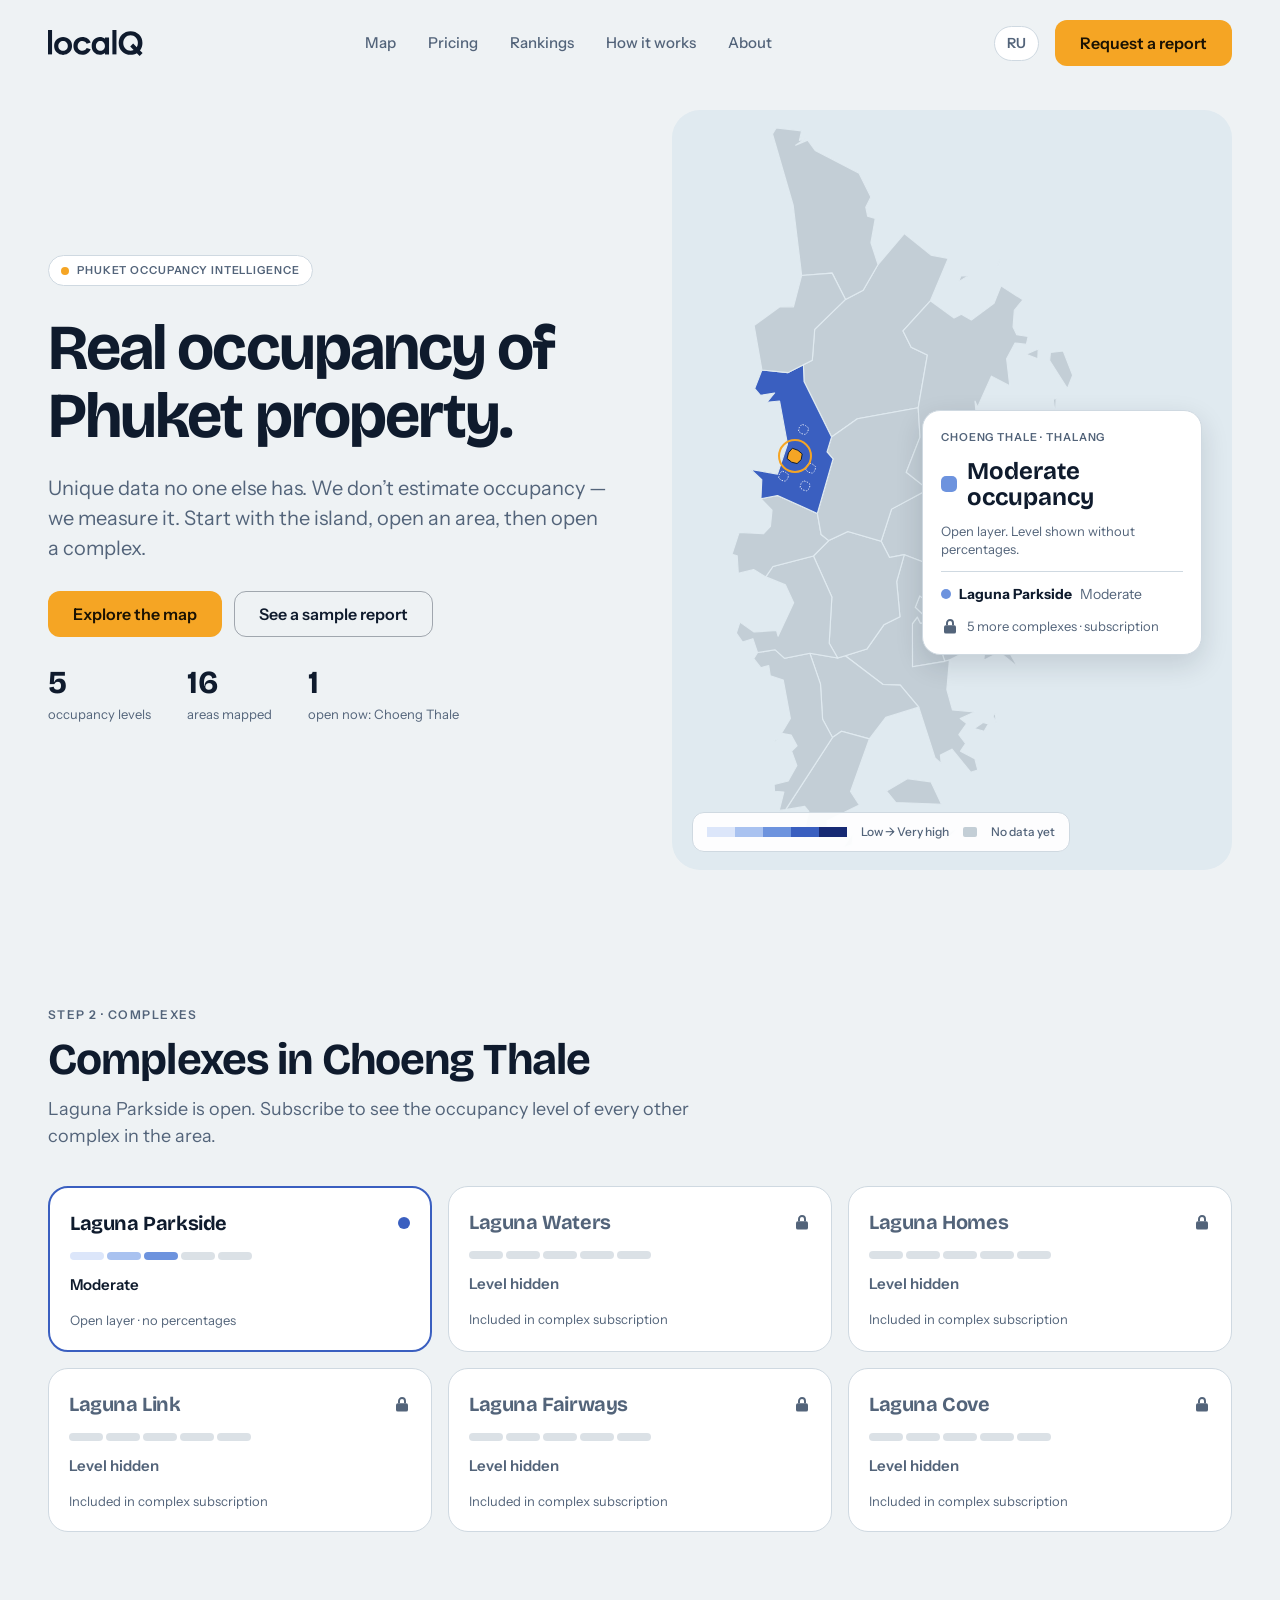
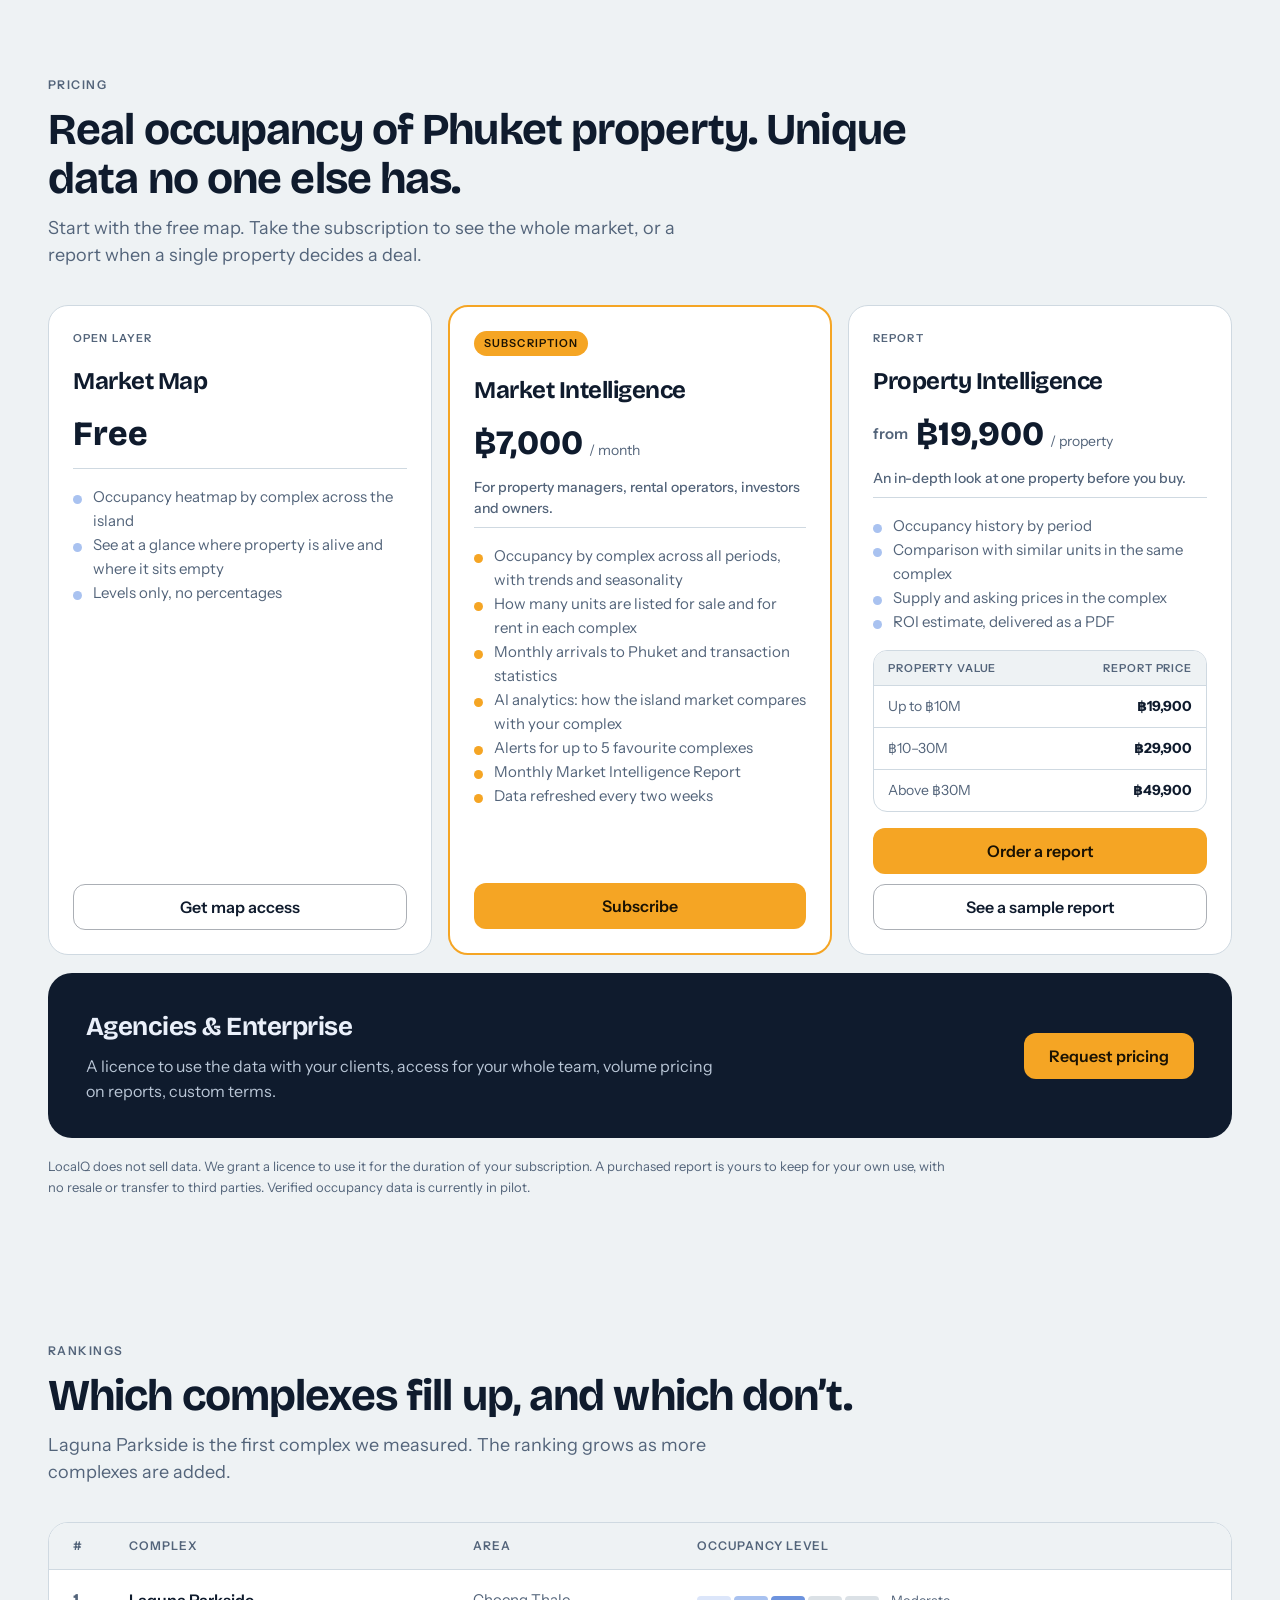
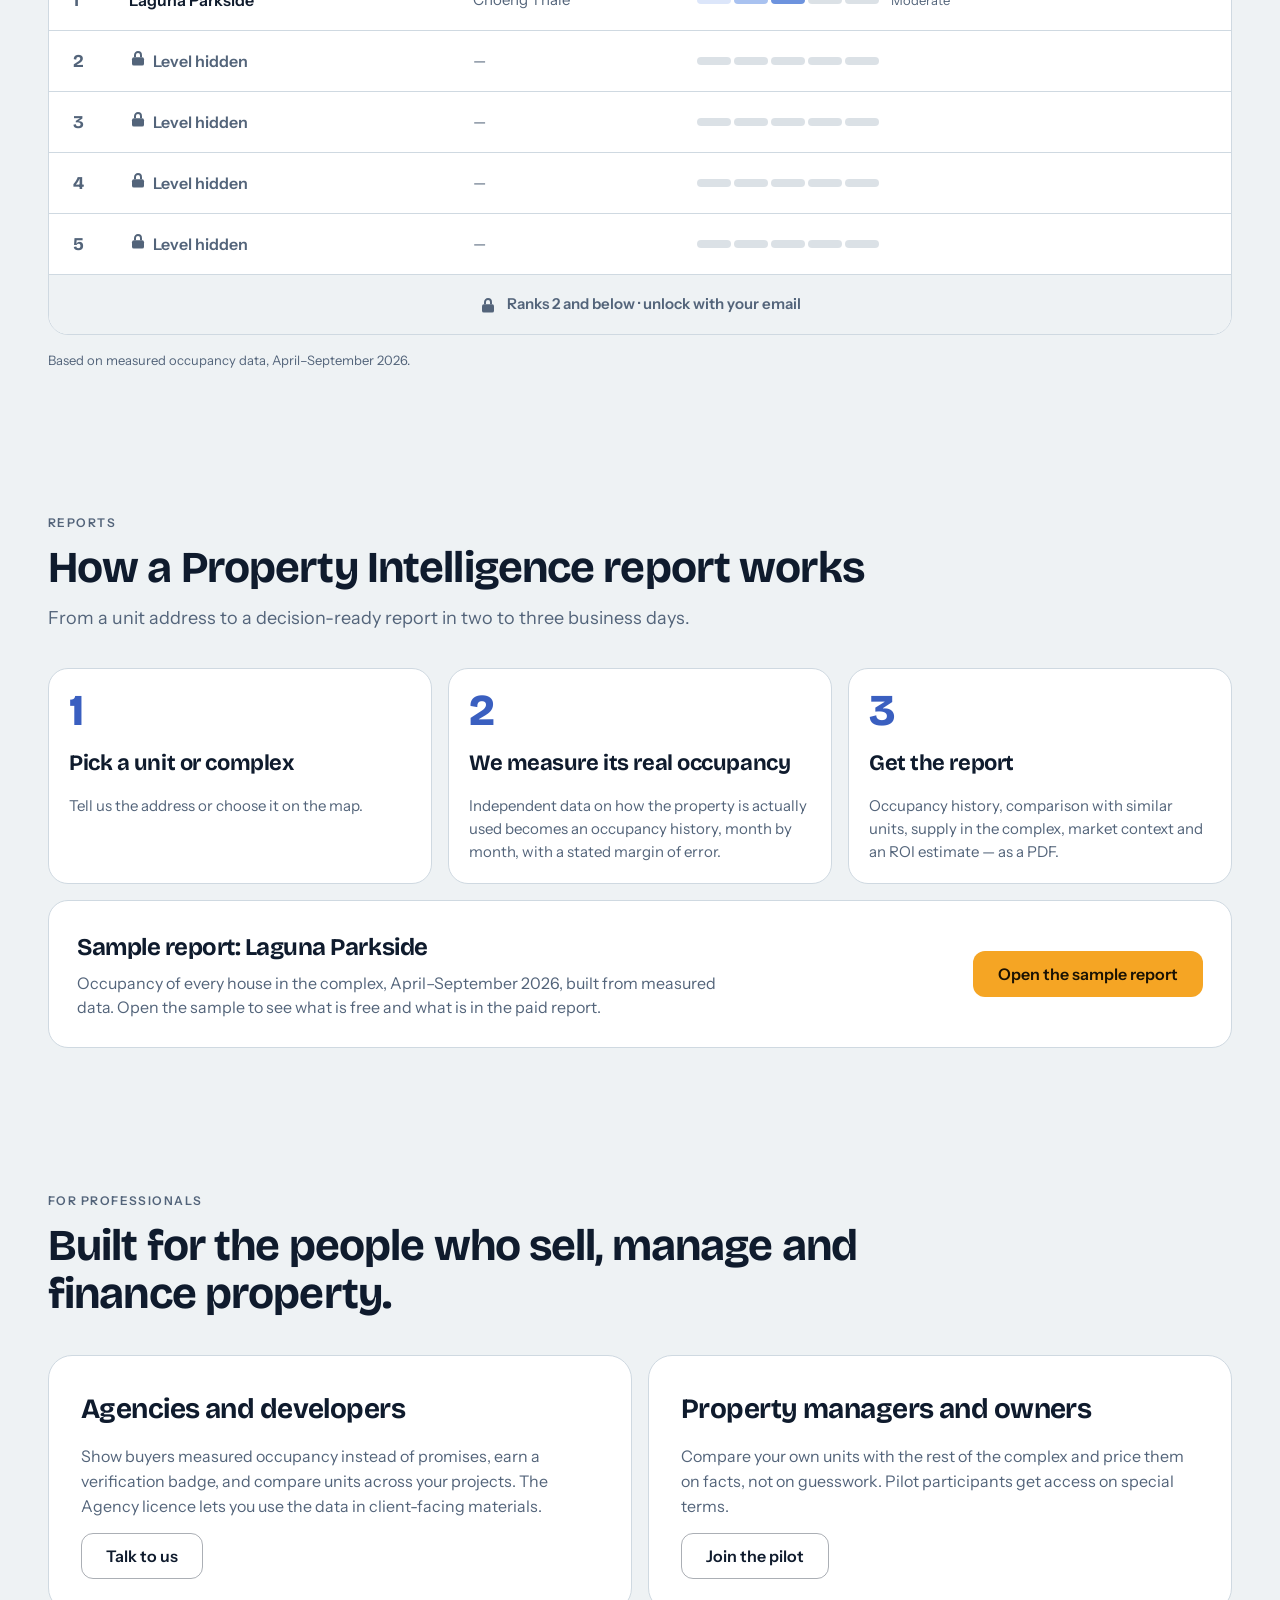
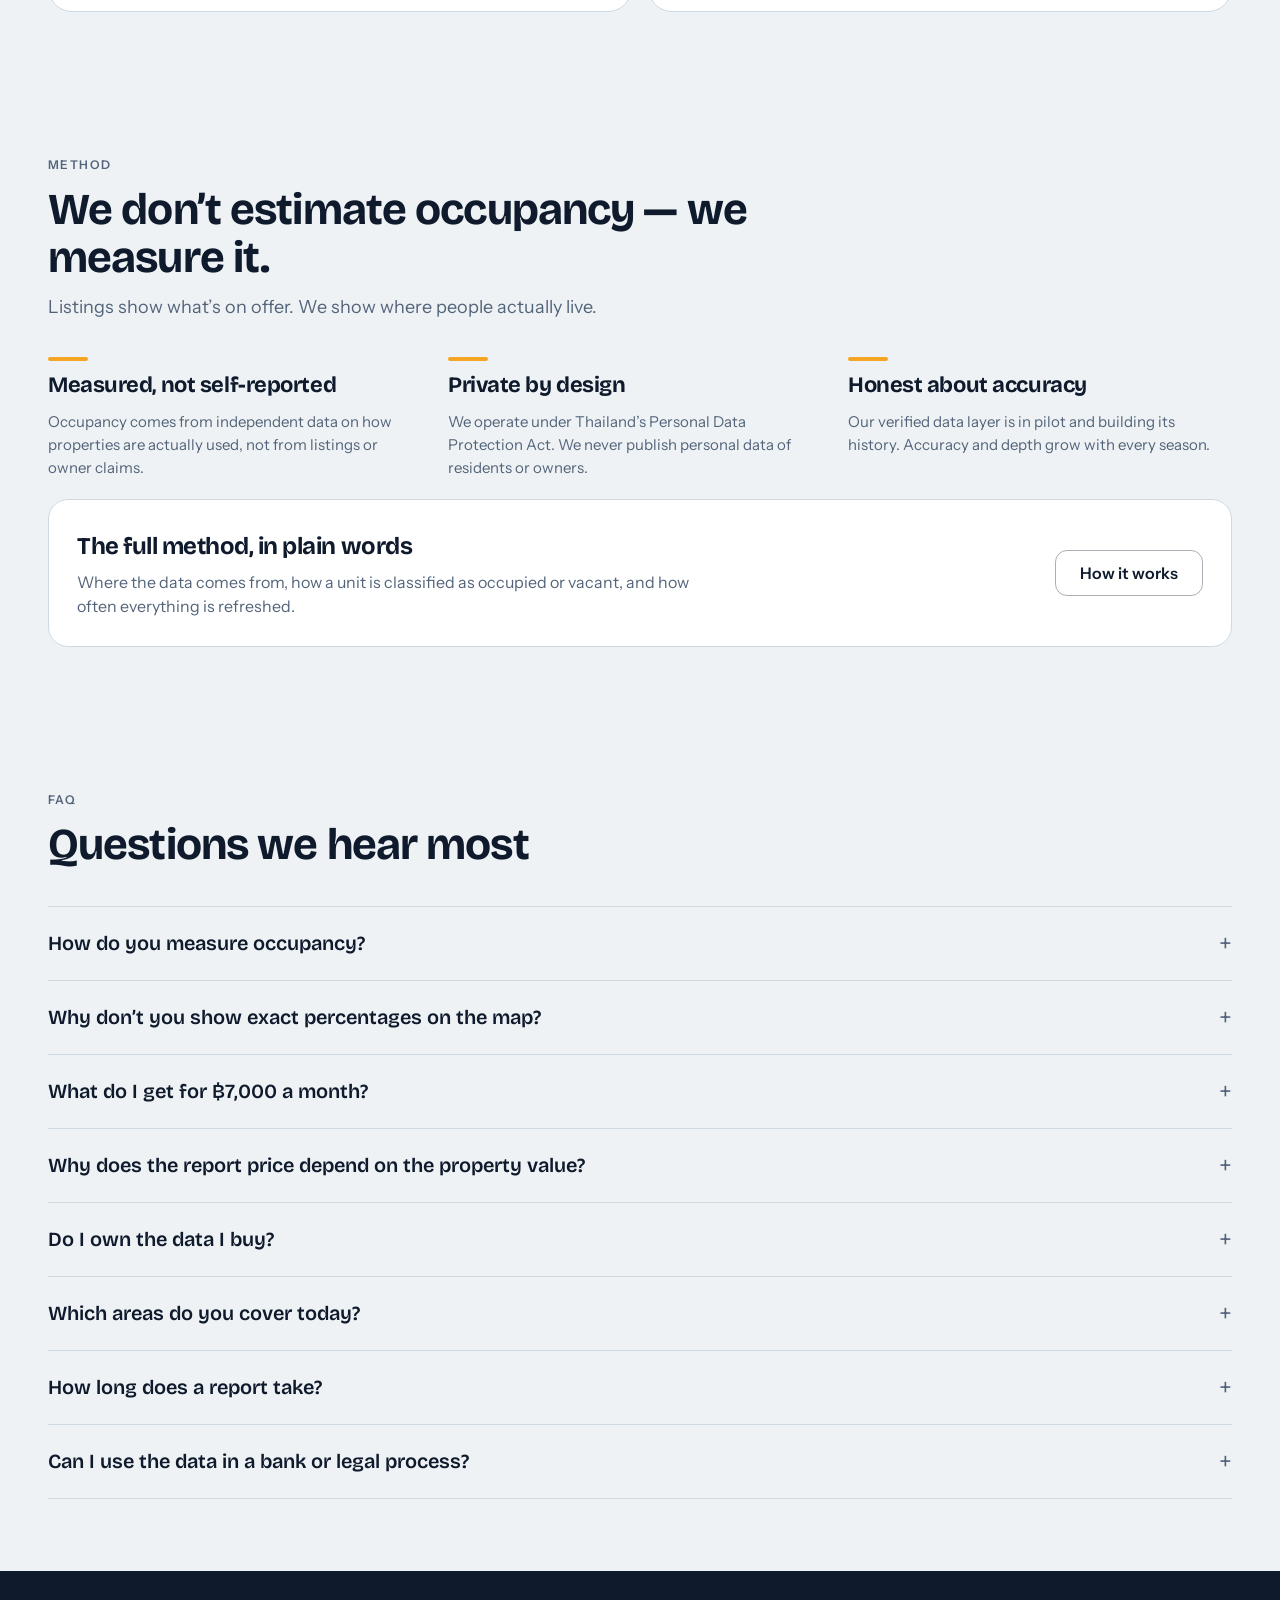
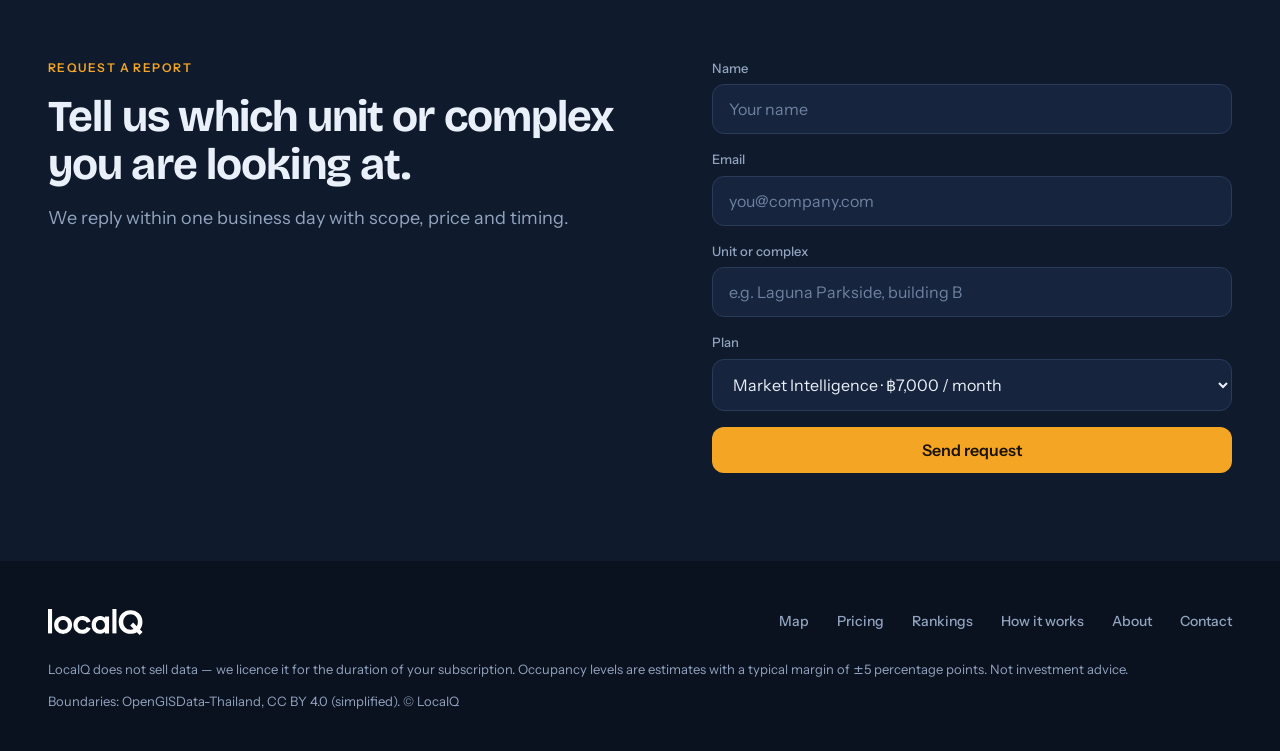
==== commit 243b1ca3: "Pricing, About and How it works from the approved doc - Pricing rebuilt: Market Map (free), Market I" ====
--- a/index.html
+++ b/index.html
@@ -3,9 +3,9 @@
 <head>
 <meta charset="utf-8">
 <meta name="viewport" content="width=device-width,initial-scale=1">
-<title>LocaIQ — See which Phuket buildings are actually occupied</title>
-<meta name="description" content="Verified occupancy from electricity data for Phuket real estate. Start with the island, open an area, then open a complex.">
-<meta property="og:title" content="LocaIQ — See which Phuket buildings are actually occupied"><meta property="og:description" content="Verified occupancy from electricity data for Phuket real estate. Start with the island, open an area, then open a complex."><meta property="og:type" content="website">
+<title>LocaIQ — Real occupancy of Phuket property</title>
+<meta name="description" content="Measured occupancy for Phuket real estate. Unique data no one else has. Start with the island, open an area, then open a complex.">
+<meta property="og:title" content="LocaIQ — Real occupancy of Phuket property"><meta property="og:description" content="Measured occupancy for Phuket real estate. Unique data no one else has. Start with the island, open an area, then open a complex."><meta property="og:type" content="website">
 <link rel="alternate" hreflang="en" href="/"><link rel="alternate" hreflang="ru" href="/ru/">
 <link rel="icon" href="/assets/logo.svg">
 <link rel="preconnect" href="https://fonts.googleapis.com"><link rel="preconnect" href="https://fonts.gstatic.com" crossorigin>
@@ -19,15 +19,15 @@
 <header class="hdr">
 <a href="/" aria-label="LocaIQ"><img src="/assets/logo.svg" width="95" height="26" alt="LocaIQ"></a>
 <input type="checkbox" id="menu" hidden>
-<nav class="nav"><a href="#map">Map</a><a href="#rankings">Rankings</a><a href="#reports">Reports</a><a href="#agencies">For agencies</a><a href="#method">Method</a></nav>
+<nav class="nav"><a href="#map">Map</a><a href="#access">Pricing</a><a href="#rankings">Rankings</a><a href="/how-it-works/">How it works</a><a href="/about/">About</a></nav>
 <div class="hdr-r"><a class="lang" href="/ru/" hreflang="ru">RU</a><a class="btn btn-p" href="#request">Request a report</a><label for="menu" class="burger" aria-label="Menu"><i></i><i></i><i></i></label></div>
 </header>
 
 <div class="hero" id="map">
 <div>
 <span class="pill"><span class="dot"></span>Phuket occupancy intelligence</span>
-<h1>See which Phuket buildings are actually occupied.</h1>
-<p class="lead">Verified occupancy from utility data. Start with the island, open an area, then open a complex.</p>
+<h1>Real occupancy of Phuket property.</h1>
+<p class="lead">Unique data no one else has. We don’t estimate occupancy — we measure it. Start with the island, open an area, then open a complex.</p>
 <div class="ctas"><a class="btn btn-p" href="#complexes">Explore the map</a><a class="btn btn-o" href="/report/">See a sample report</a></div>
 <div class="facts"><div><b>5</b><span>occupancy levels</span></div><div><b>16</b><span>areas mapped</span></div><div><b>1</b><span>open now: Choeng Thale</span></div></div>
 </div>
@@ -52,35 +52,42 @@
 </div></section>
 
 <section id="access"><div class="wrap">
-<div class="sh"><span class="eyebrow">ACCESS</span><h2>Start free. Go deeper when you need to.</h2><p>Each level adds detail, from the island heat map to a verified report on a single unit.</p></div>
-<div class="grid4"><div class="card plan"><div class="tag">FREE</div><h3>Island heat map</h3><div class="price"><b>Free</b><span></span></div><hr class="hr"><ul><li>Area outlines and heat</li><li>Open layer: Choeng Thale</li><li>No percentages</li></ul><a class="btn btn-o" href="#map">Open the map</a></div><div class="card plan"><div class="tag">SUBSCRIPTION</div><h3>Complex occupancy</h3><div class="price"><b>THB 7,000</b><span>/ month</span></div><hr class="hr"><ul><li>Level of every complex in an area</li><li>Updated monthly</li><li>Cancel anytime</li></ul><a class="btn btn-o" href="#request">Subscribe</a></div><div class="card plan hl"><div class="tag">REPORT</div><h3>Unit report</h3><div class="price"><b>THB 19,900</b><span>/ unit</span></div><hr class="hr"><ul><li>InvestScore for one unit</li><li>Benchmark vs. similar units</li><li>Delivered in 2–3 business days</li></ul><a class="btn btn-p" href="#request">Request a report</a></div><div class="card plan"><div class="tag">PACKAGE</div><h3>Report package</h3><div class="price"><b>THB 45,000</b><span></span></div><hr class="hr"><ul><li>Bundle of unit reports</li><li>Best for agencies and funds</li><li>Priority delivery</li></ul><a class="btn btn-o" href="#request">Request a package</a></div></div>
+<div class="sh"><span class="eyebrow">PRICING</span><h2>Real occupancy of Phuket property. Unique data no one else has.</h2><p>Start with the free map. Take the subscription to see the whole market, or a report when a single property decides a deal.</p></div>
+<div class="grid3">
+<div class="card plan"><div class="tag">OPEN LAYER</div><h3>Market Map</h3><div class="price"><b>Free</b></div><hr class="hr"><ul><li>Occupancy heatmap by complex across the island</li><li>See at a glance where property is alive and where it sits empty</li><li>Levels only, no percentages</li></ul><a class="btn btn-o" href="#request">Get map access</a></div>
+<div class="card plan hl"><div class="tag">SUBSCRIPTION</div><h3>Market Intelligence</h3><div class="price"><b>฿7,000</b><span>/ month</span></div><div class="pre">For property managers, rental operators, investors and owners.</div><hr class="hr"><ul><li>Occupancy by complex across all periods, with trends and seasonality</li><li>How many units are listed for sale and for rent in each complex</li><li>Monthly arrivals to Phuket and transaction statistics</li><li>AI analytics: how the island market compares with your complex</li><li>Alerts for up to 5 favourite complexes</li><li>Monthly Market Intelligence Report</li><li>Data refreshed every two weeks</li></ul><a class="btn btn-p" href="#request">Subscribe</a></div>
+<div class="card plan"><div class="tag">REPORT</div><h3>Property Intelligence</h3><div class="price"><span class="from">from</span><b>฿19,900</b><span>/ property</span></div><div class="pre">An in-depth look at one property before you buy.</div><hr class="hr"><ul><li>Occupancy history by period</li><li>Comparison with similar units in the same complex</li><li>Supply and asking prices in the complex</li><li>ROI estimate, delivered as a PDF</li></ul><div class="tiers"><div><span>Property value</span><span>Report price</span></div><div><span>Up to ฿10M</span><b>฿19,900</b></div><div><span>฿10–30M</span><b>฿29,900</b></div><div><span>Above ฿30M</span><b>฿49,900</b></div></div><div class="pbtns"><a class="btn btn-p" href="#request">Order a report</a><a class="btn btn-o" href="/report/">See a sample report</a></div></div>
+</div>
+<div class="ent"><div><h3>Agencies &amp; Enterprise</h3><p>A licence to use the data with your clients, access for your whole team, volume pricing on reports, custom terms.</p></div><a class="btn btn-p" href="#request">Request pricing</a></div>
+<p class="lic">LocaIQ does not sell data. We grant a licence to use it for the duration of your subscription. A purchased report is yours to keep for your own use, with no resale or transfer to third parties. Verified occupancy data is currently in pilot.</p>
 </div></section>
 
 <section id="rankings"><div class="wrap">
 <div class="sh"><span class="eyebrow">RANKINGS</span><h2>Which complexes fill up, and which don’t.</h2><p>Laguna Parkside is the first complex we measured. The ranking grows as more complexes are added.</p></div>
 <div class="table"><div class="trow thead"><span>#</span><span>Complex</span><span class="tb">Area</span><span>Occupancy level</span></div><div class="trow"><span class="n">1</span><span class="nm">Laguna Parkside</span><span class="tb">Choeng Thale</span><span style="display:flex;align-items:center"><div class="ramp2" aria-hidden="true"><i style="background:#DCE6FA"></i><i style="background:#A9C2F0"></i><i style="background:#6D93DE"></i><i style="background:rgba(195,206,214,.6)"></i><i style="background:rgba(195,206,214,.6)"></i></div><span class="lvtxt">Moderate</span></span></div><div class="trow" data-lock role="button" tabindex="0"><span class="n">2</span><span class="nm" style="color:var(--muted)"><svg class="lk" width="16" height="16" viewBox="0 0 24 24" aria-hidden="true"><rect x="4" y="11" width="16" height="11" rx="2.5" fill="#53647A"/><path d="M8 11V8a4 4 0 0 1 8 0v3" fill="none" stroke="#53647A" stroke-width="2.6"/></svg> &nbsp;Level hidden</span><span class="tb">—</span><span><div class="ramp2" aria-hidden="true"><i style="background:rgba(195,206,214,.6)"></i><i style="background:rgba(195,206,214,.6)"></i><i style="background:rgba(195,206,214,.6)"></i><i style="background:rgba(195,206,214,.6)"></i><i style="background:rgba(195,206,214,.6)"></i></div></span></div><div class="trow" data-lock role="button" tabindex="0"><span class="n">3</span><span class="nm" style="color:var(--muted)"><svg class="lk" width="16" height="16" viewBox="0 0 24 24" aria-hidden="true"><rect x="4" y="11" width="16" height="11" rx="2.5" fill="#53647A"/><path d="M8 11V8a4 4 0 0 1 8 0v3" fill="none" stroke="#53647A" stroke-width="2.6"/></svg> &nbsp;Level hidden</span><span class="tb">—</span><span><div class="ramp2" aria-hidden="true"><i style="background:rgba(195,206,214,.6)"></i><i style="background:rgba(195,206,214,.6)"></i><i style="background:rgba(195,206,214,.6)"></i><i style="background:rgba(195,206,214,.6)"></i><i style="background:rgba(195,206,214,.6)"></i></div></span></div><div class="trow" data-lock role="button" tabindex="0"><span class="n">4</span><span class="nm" style="color:var(--muted)"><svg class="lk" width="16" height="16" viewBox="0 0 24 24" aria-hidden="true"><rect x="4" y="11" width="16" height="11" rx="2.5" fill="#53647A"/><path d="M8 11V8a4 4 0 0 1 8 0v3" fill="none" stroke="#53647A" stroke-width="2.6"/></svg> &nbsp;Level hidden</span><span class="tb">—</span><span><div class="ramp2" aria-hidden="true"><i style="background:rgba(195,206,214,.6)"></i><i style="background:rgba(195,206,214,.6)"></i><i style="background:rgba(195,206,214,.6)"></i><i style="background:rgba(195,206,214,.6)"></i><i style="background:rgba(195,206,214,.6)"></i></div></span></div><div class="trow" data-lock role="button" tabindex="0"><span class="n">5</span><span class="nm" style="color:var(--muted)"><svg class="lk" width="16" height="16" viewBox="0 0 24 24" aria-hidden="true"><rect x="4" y="11" width="16" height="11" rx="2.5" fill="#53647A"/><path d="M8 11V8a4 4 0 0 1 8 0v3" fill="none" stroke="#53647A" stroke-width="2.6"/></svg> &nbsp;Level hidden</span><span class="tb">—</span><span><div class="ramp2" aria-hidden="true"><i style="background:rgba(195,206,214,.6)"></i><i style="background:rgba(195,206,214,.6)"></i><i style="background:rgba(195,206,214,.6)"></i><i style="background:rgba(195,206,214,.6)"></i><i style="background:rgba(195,206,214,.6)"></i></div></span></div><div class="tfoot" data-lock role="button" tabindex="0"><svg class="lk" viewBox="0 0 24 24" aria-hidden="true"><rect x="4" y="11" width="16" height="11" rx="2.5" fill="#53647A"/><path d="M8 11V8a4 4 0 0 1 8 0v3" fill="none" stroke="#53647A" stroke-width="2.6"/></svg><span>Ranks 2 and below · unlock with your email</span></div></div>
-<p class="note">Based on real electricity data, April–September 2026.</p>
+<p class="note">Based on measured occupancy data, April–September 2026.</p>
 </div></section>
 
 <section id="reports"><div class="wrap">
-<div class="sh"><span class="eyebrow">REPORTS</span><h2>How an InvestScore report works</h2><p>From a unit address to a decision-ready score in two to three business days.</p></div>
-<div class="grid3"><div class="card step"><b>1</b><h3>Pick a unit or complex</h3><p>Tell us the address or choose it on the map.</p></div><div class="card step"><b>2</b><h3>We match it with utility data</h3><p>Consumption patterns become an occupancy level with a stated margin of error.</p></div><div class="card step"><b>3</b><h3>Get your InvestScore</h3><p>A concise PDF with the score, benchmarks and notes on data confidence.</p></div></div>
-<div class="sample"><div><h3>Sample report: Laguna Parkside</h3><p>Occupancy of every house in the complex, April–September 2026, built from real electricity data. Open the sample to see what is free and what is in the paid report.</p></div><a class="btn btn-p" href="/report/">Open the sample report</a></div>
+<div class="sh"><span class="eyebrow">REPORTS</span><h2>How a Property Intelligence report works</h2><p>From a unit address to a decision-ready report in two to three business days.</p></div>
+<div class="grid3"><div class="card step"><b>1</b><h3>Pick a unit or complex</h3><p>Tell us the address or choose it on the map.</p></div><div class="card step"><b>2</b><h3>We measure its real occupancy</h3><p>Independent data on how the property is actually used becomes an occupancy history, month by month, with a stated margin of error.</p></div><div class="card step"><b>3</b><h3>Get the report</h3><p>Occupancy history, comparison with similar units, supply in the complex, market context and an ROI estimate — as a PDF.</p></div></div>
+<div class="sample"><div><h3>Sample report: Laguna Parkside</h3><p>Occupancy of every house in the complex, April–September 2026, built from measured data. Open the sample to see what is free and what is in the paid report.</p></div><a class="btn btn-p" href="/report/">Open the sample report</a></div>
 </div></section>
 
 <section id="agencies"><div class="wrap">
 <div class="sh"><span class="eyebrow">FOR PROFESSIONALS</span><h2>Built for the people who sell, manage and finance property.</h2></div>
-<div class="grid2"><div class="card aud"><h3>Agencies and developers</h3><p>Show buyers verified occupancy, earn a verification badge, and compare units across your projects.</p><a class="btn btn-o" href="#request">Talk to us</a></div><div class="card aud"><h3>Property managers</h3><p>Collect payments and meter readings in one dashboard. Occupancy insight comes free with the pilot.</p><a class="btn btn-o" href="#request">Join the pilot</a></div></div>
+<div class="grid2"><div class="card aud"><h3>Agencies and developers</h3><p>Show buyers measured occupancy instead of promises, earn a verification badge, and compare units across your projects. The Agency licence lets you use the data in client-facing materials.</p><a class="btn btn-o" href="#request">Talk to us</a></div><div class="card aud"><h3>Property managers and owners</h3><p>Compare your own units with the rest of the complex and price them on facts, not on guesswork. Pilot participants get access on special terms.</p><a class="btn btn-o" href="#request">Join the pilot</a></div></div>
 </div></section>
 
 <section id="method"><div class="wrap">
-<div class="sh"><span class="eyebrow">METHOD</span><h2>Measured, not self-reported.</h2></div>
-<div class="grid3"><div class="trust"><i></i><h3>Utility-based</h3><p>Occupancy is derived from electricity consumption, not from listings or owner claims.</p></div><div class="trust"><i></i><h3>Stated precision</h3><p>Typical margin of error is ±5 percentage points. We say so in every report.</p></div><div class="trust"><i></i><h3>Private by design</h3><p>We publish levels and ranks, never meter data or personal details.</p></div></div>
+<div class="sh"><span class="eyebrow">METHOD</span><h2>We don’t estimate occupancy — we measure it.</h2><p>Listings show what’s on offer. We show where people actually live.</p></div>
+<div class="grid3"><div class="trust"><i></i><h3>Measured, not self-reported</h3><p>Occupancy comes from independent data on how properties are actually used, not from listings or owner claims.</p></div><div class="trust"><i></i><h3>Private by design</h3><p>We operate under Thailand’s Personal Data Protection Act. We never publish personal data of residents or owners.</p></div><div class="trust"><i></i><h3>Honest about accuracy</h3><p>Our verified data layer is in pilot and building its history. Accuracy and depth grow with every season.</p></div></div>
+<div class="sample" style="margin-top:20px"><div><h3>The full method, in plain words</h3><p>Where the data comes from, how a unit is classified as occupied or vacant, and how often everything is refreshed.</p></div><a class="btn btn-o" href="/how-it-works/">How it works</a></div>
 </div></section>
 
 <section id="faq"><div class="wrap">
 <div class="sh"><span class="eyebrow">FAQ</span><h2>Questions we hear most</h2></div>
-<div><details class="faq"><summary>How do you measure occupancy?</summary><p>We compare the monthly electricity use of each house with its own empty and fully occupied levels. The result is an estimate of how many days a house was lived in.</p></details><details class="faq"><summary>Why don’t you show exact percentages on the map?</summary><p>The free map shows five levels only. Exact percentages, days per month and house-by-house figures are part of the paid reports.</p></details><details class="faq"><summary>Which areas do you cover today?</summary><p>Today the open layer is Choeng Thale, with Laguna Parkside as the first measured complex. More complexes and areas are added step by step.</p></details><details class="faq"><summary>How long does a report take?</summary><p>A unit report is delivered within two to three business days.</p></details><details class="faq"><summary>Can I use the data in a bank or legal process?</summary><p>No. Levels are estimates with a typical margin of ±5 percentage points. They are not an appraisal and not investment advice.</p></details></div>
+<div><details class="faq"><summary>How do you measure occupancy?</summary><p>We work with independent data on how each property is actually used, with the consent of owners and management companies. An algorithm turns that into an occupancy history for every unit, and tells long-term rentals apart from short-term ones. The full method is on the <a href="/how-it-works/" style="text-decoration:underline">How it works</a> page.</p></details><details class="faq"><summary>Why don’t you show exact percentages on the map?</summary><p>The free map shows five levels only. Exact percentages, months and unit-by-unit figures are part of the subscription and the paid report.</p></details><details class="faq"><summary>What do I get for ฿7,000 a month?</summary><p>Occupancy by complex with trends and seasonality, how many units are listed for sale and for rent, arrivals and transaction statistics, AI analytics, alerts for 5 favourite complexes and a monthly market report. Data is refreshed every two weeks.</p></details><details class="faq"><summary>Why does the report price depend on the property value?</summary><p>A report costs roughly 0.1–0.2% of the deal. The work behind a ฿50M villa is deeper than behind a ฿8M studio, so the price follows three bands: ฿19,900, ฿29,900 and ฿49,900.</p></details><details class="faq"><summary>Do I own the data I buy?</summary><p>A subscription is a licence to use the data while it is active. A purchased report is yours to keep for your own use, with no resale or transfer to third parties. Using the data with your own clients is part of the Agency plan.</p></details><details class="faq"><summary>Which areas do you cover today?</summary><p>Today the open layer is Choeng Thale, with Laguna Parkside as the first measured complex. More complexes and areas are added step by step.</p></details><details class="faq"><summary>How long does a report take?</summary><p>A property report is delivered within two to three business days.</p></details><details class="faq"><summary>Can I use the data in a bank or legal process?</summary><p>No. Levels are estimates with a typical margin of ±5 percentage points. They are not an appraisal and not investment advice.</p></details></div>
 </div></section>
 
 <div class="req" id="request"><div class="wrap in">
@@ -91,18 +98,18 @@
 <label>Name<input name="name" required placeholder="Your name" autocomplete="name"></label>
 <label>Email<input name="email" type="email" required placeholder="you@company.com" autocomplete="email"></label>
 <label>Unit or complex<input name="unit" placeholder="e.g. Laguna Parkside, building B"></label>
-<label>Plan<select name="plan"><option>Unit report · THB 19,900</option><option>Complex subscription · THB 7,000 / month</option><option>Report package · THB 45,000</option><option>Not sure yet</option></select></label>
+<label>Plan<select name="plan"><option>Market Intelligence · ฿7,000 / month</option><option>Property Intelligence · from ฿19,900</option><option>Agencies &amp; Enterprise</option><option>Map access · free</option><option>Not sure yet</option></select></label>
 <button class="btn btn-p" type="submit">Send request</button>
 </form>
 </div></div>
 
 <footer><div class="wrap">
 <div class="row"><img class="logo-l" src="/assets/logo.svg" width="95" height="26" alt="LocaIQ">
-<nav><a href="#map">Map</a><a href="#rankings">Rankings</a><a href="#reports">Reports</a><a href="#agencies">For agencies</a><a href="#method">Method</a><a href="#request">Contact</a></nav></div>
-<p>Occupancy levels are estimates derived from utility data, with a typical margin of ±5 percentage points. Not investment advice.</p>
+<nav><a href="#map">Map</a><a href="#access">Pricing</a><a href="#rankings">Rankings</a><a href="/how-it-works/">How it works</a><a href="/about/">About</a><a href="#request">Contact</a></nav></div>
+<p>LocaIQ does not sell data — we licence it for the duration of your subscription. Occupancy levels are estimates with a typical margin of ±5 percentage points. Not investment advice.</p>
 <p>Boundaries: OpenGISData-Thailand, CC BY 4.0 (simplified).  © LocaIQ</p>
 </div></footer>
 <dialog id="lockdlg" class="dlg"><form method="dialog" class="dlgc"><button class="dx" aria-label="Close" value="x">×</button>
-<div class="dic"><svg class="lk" width="28" height="28" viewBox="0 0 24 24" aria-hidden="true"><rect x="4" y="11" width="16" height="11" rx="2.5" fill="#53647A"/><path d="M8 11V8a4 4 0 0 1 8 0v3" fill="none" stroke="#53647A" stroke-width="2.6"/></svg></div><h3>This is in the paid report</h3><p>Exact percentages, days per month, rank and house-by-house figures are part of the unit report and the complex subscription.</p>
+<div class="dic"><svg class="lk" width="28" height="28" viewBox="0 0 24 24" aria-hidden="true"><rect x="4" y="11" width="16" height="11" rx="2.5" fill="#53647A"/><path d="M8 11V8a4 4 0 0 1 8 0v3" fill="none" stroke="#53647A" stroke-width="2.6"/></svg></div><h3>This is in the paid report</h3><p>Exact percentages, days per month, rank and unit-by-unit figures are part of Property Intelligence reports and the Market Intelligence subscription.</p>
 <div class="dbtns"><a class="btn btn-p" href="/#request">Request a report</a><button class="btn btn-o" value="close">Close</button></div></form></dialog><script src="/assets/app.js" defer></script></body>
 </html>
--- a/assets/style.css
+++ b/assets/style.css
@@ -223,3 +223,58 @@
  .hmap{flex-direction:column;padding:16px;gap:18px}.hm{min-height:300px}.dist{width:auto}
  .mxc{min-height:380px}.cta{padding:26px 22px}.cta h2{font-size:24px}.ctab .btn{width:100%}
 }
+
+/* ========== pricing v2 ========== */
+.plan{transition:box-shadow .18s ease,border-color .18s ease}
+.plan:hover{box-shadow:0 10px 30px rgba(15,26,46,.09)}
+.plan .pre{font-size:14px;color:var(--muted);font-weight:500;margin-bottom:-8px}
+.price .from{font:600 15px/1 "Instrument Sans",sans-serif;color:var(--muted);align-self:center;margin-right:2px}
+.plan ul li{position:relative;padding-left:20px}
+.plan ul li::before{content:"";position:absolute;left:0;top:10px;width:9px;height:9px;border-radius:50%;background:var(--r2)}
+.plan.hl ul li::before{background:var(--accent)}
+.plan.hl .tag{color:var(--on-accent);background:var(--accent);border-radius:999px;padding:4px 10px;align-self:flex-start}
+.tiers{border:1px solid var(--line);border-radius:14px;overflow:hidden;font-size:14px}
+.tiers div{display:flex;justify-content:space-between;gap:12px;padding:10px 14px;border-top:1px solid var(--line)}
+.tiers div:first-child{border-top:0;background:var(--bg);font:600 11px/1.3 "Instrument Sans",sans-serif;letter-spacing:.08em;color:var(--muted);text-transform:uppercase}
+.tiers b{font-weight:700}
+.tiers span{color:var(--muted)}
+.pbtns{display:flex;gap:10px;flex-wrap:wrap}
+.pbtns .btn{flex:1 1 auto}
+.ent{margin-top:18px;background:var(--navy);color:#EAF0FA;border-radius:24px;padding:34px 38px;display:flex;align-items:center;justify-content:space-between;gap:28px;flex-wrap:wrap}
+.ent h3{font-size:26px;color:#EAF0FA}
+.ent p{color:#B9C6D6;font-size:16px;line-height:1.55;max-width:640px;margin-top:8px}
+.ent .btn{flex:none}
+.lic{font-size:13px;line-height:21px;color:var(--muted);margin-top:18px;max-width:900px}
+/* ========== article pages ========== */
+.art{padding:36px 0 8px;max-width:820px}
+.art .eyebrow{letter-spacing:.12em;font-size:12px;display:block;margin-bottom:14px}
+.art h1{font-size:54px;line-height:1.07;letter-spacing:-.03em;margin-bottom:20px}
+.art .lead{font-size:21px;line-height:1.5;max-width:780px}
+.prose{max-width:780px;display:flex;flex-direction:column;gap:22px;font-size:18px;line-height:1.65}
+.prose p.big{font-size:21px;line-height:1.5;font-weight:500}
+.prose .mut{color:var(--muted)}
+.steps{display:flex;flex-direction:column;gap:12px;max-width:900px}
+.stp{background:#fff;border:1px solid var(--line);border-radius:18px;padding:22px 24px;display:grid;grid-template-columns:46px 1fr;gap:18px;align-items:start}
+.stp>b{font:800 20px/46px "Bricolage Grotesque",sans-serif;color:#fff;background:var(--r4);border-radius:13px;width:46px;height:46px;text-align:center}
+.stp h3{font-size:20px;margin-bottom:6px}
+.stp p{color:var(--muted);font-size:16px;line-height:1.55}
+.callout{background:#fff;border:1px solid var(--line);border-left:4px solid var(--accent);border-radius:16px;padding:22px 26px;max-width:900px;margin-top:16px}
+.callout h3{font-size:18px;margin-bottom:6px}
+.callout p{color:var(--muted);font-size:16px;line-height:1.55}
+.sig{display:flex;align-items:center;gap:14px;margin-top:8px}
+.sig i{display:block;width:40px;height:4px;border-radius:2px;background:var(--accent)}
+.sig span{font-weight:600;font-size:15px}
+@media(max-width:860px){
+ .art{padding:20px 0 4px}
+ .art h1{font-size:34px;line-height:1.1}
+ .art .lead{font-size:17px;line-height:26px}
+ .prose{font-size:17px;line-height:1.6;gap:18px}
+ .prose p.big{font-size:19px}
+ .stp{grid-template-columns:38px 1fr;gap:14px;padding:18px}
+ .stp>b{font-size:17px;line-height:38px;width:38px;height:38px;border-radius:11px}
+ .stp h3{font-size:18px}
+ .ent{padding:24px 22px}.ent h3{font-size:22px}.ent .btn{width:100%}
+ .callout{padding:18px 20px}
+}
+.plan .btn,.plan .pbtns{align-self:stretch}
+.plan .pbtns .btn{align-self:auto}
